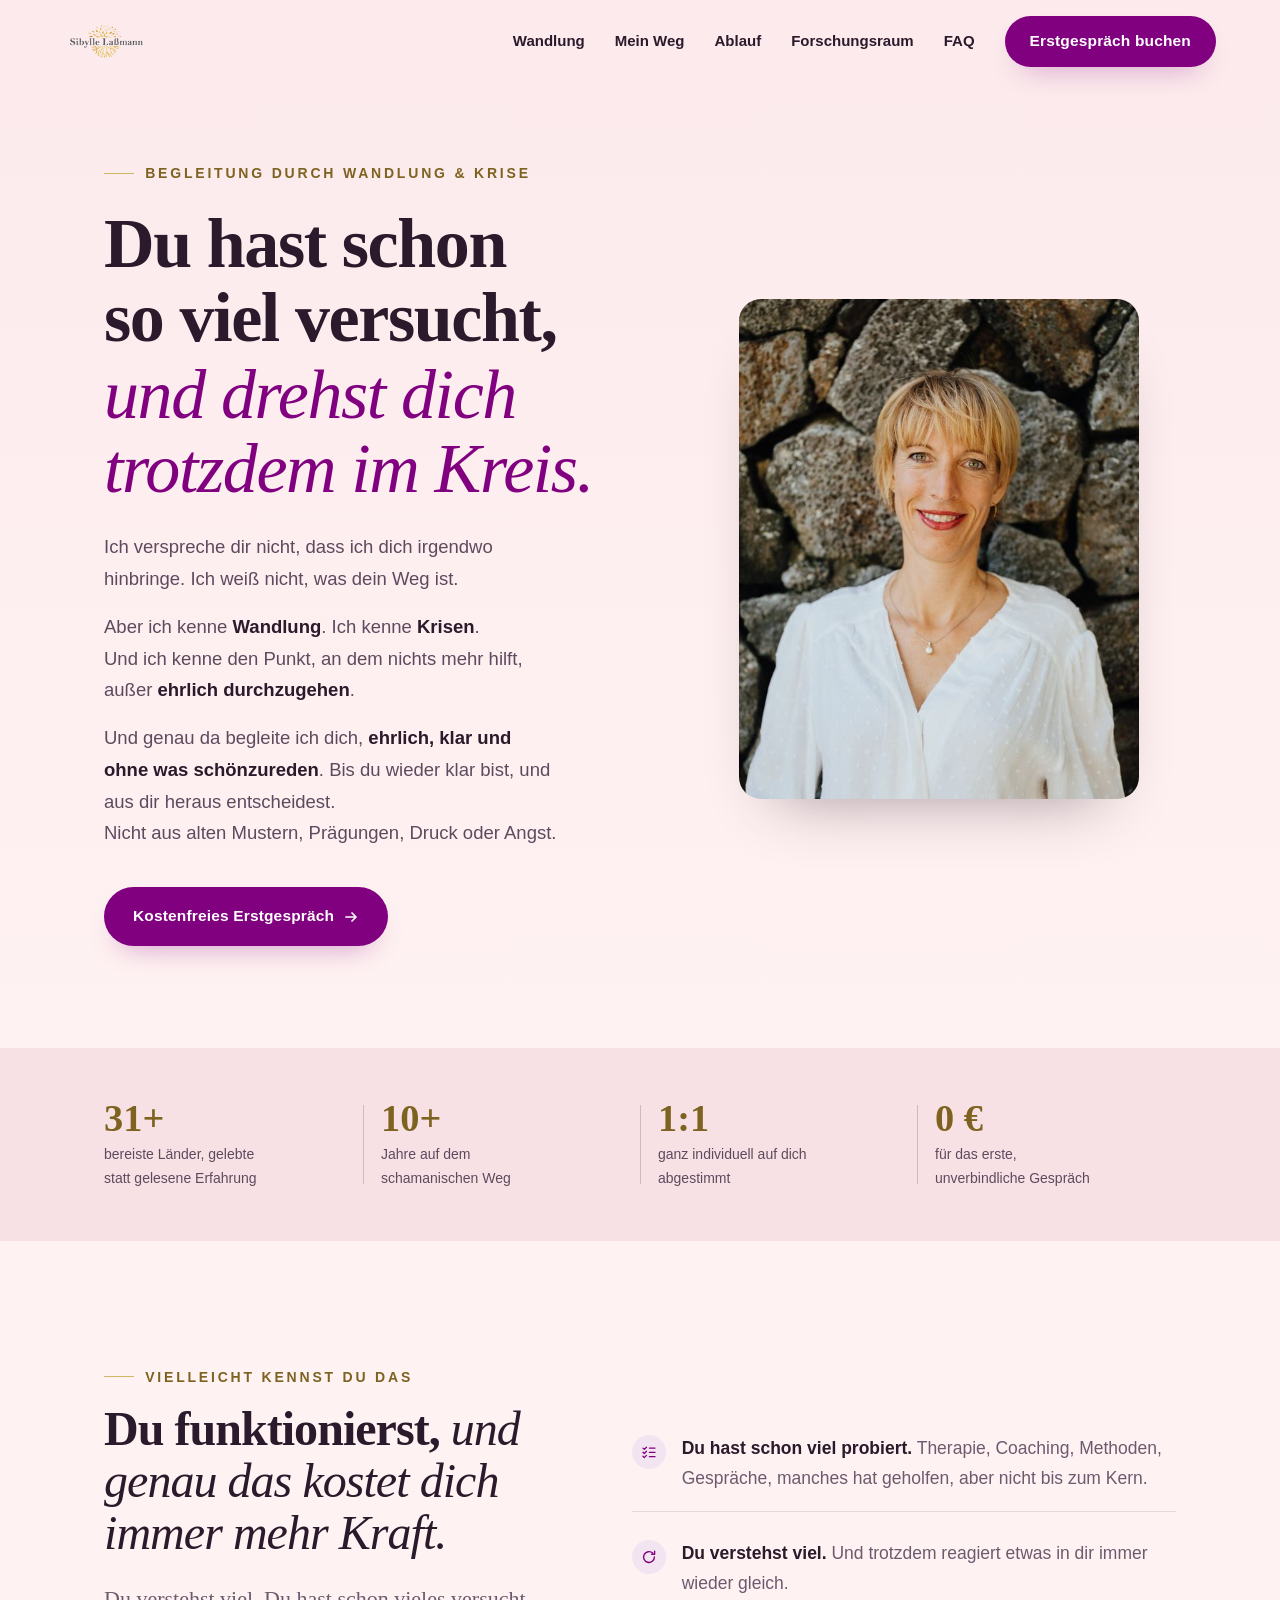
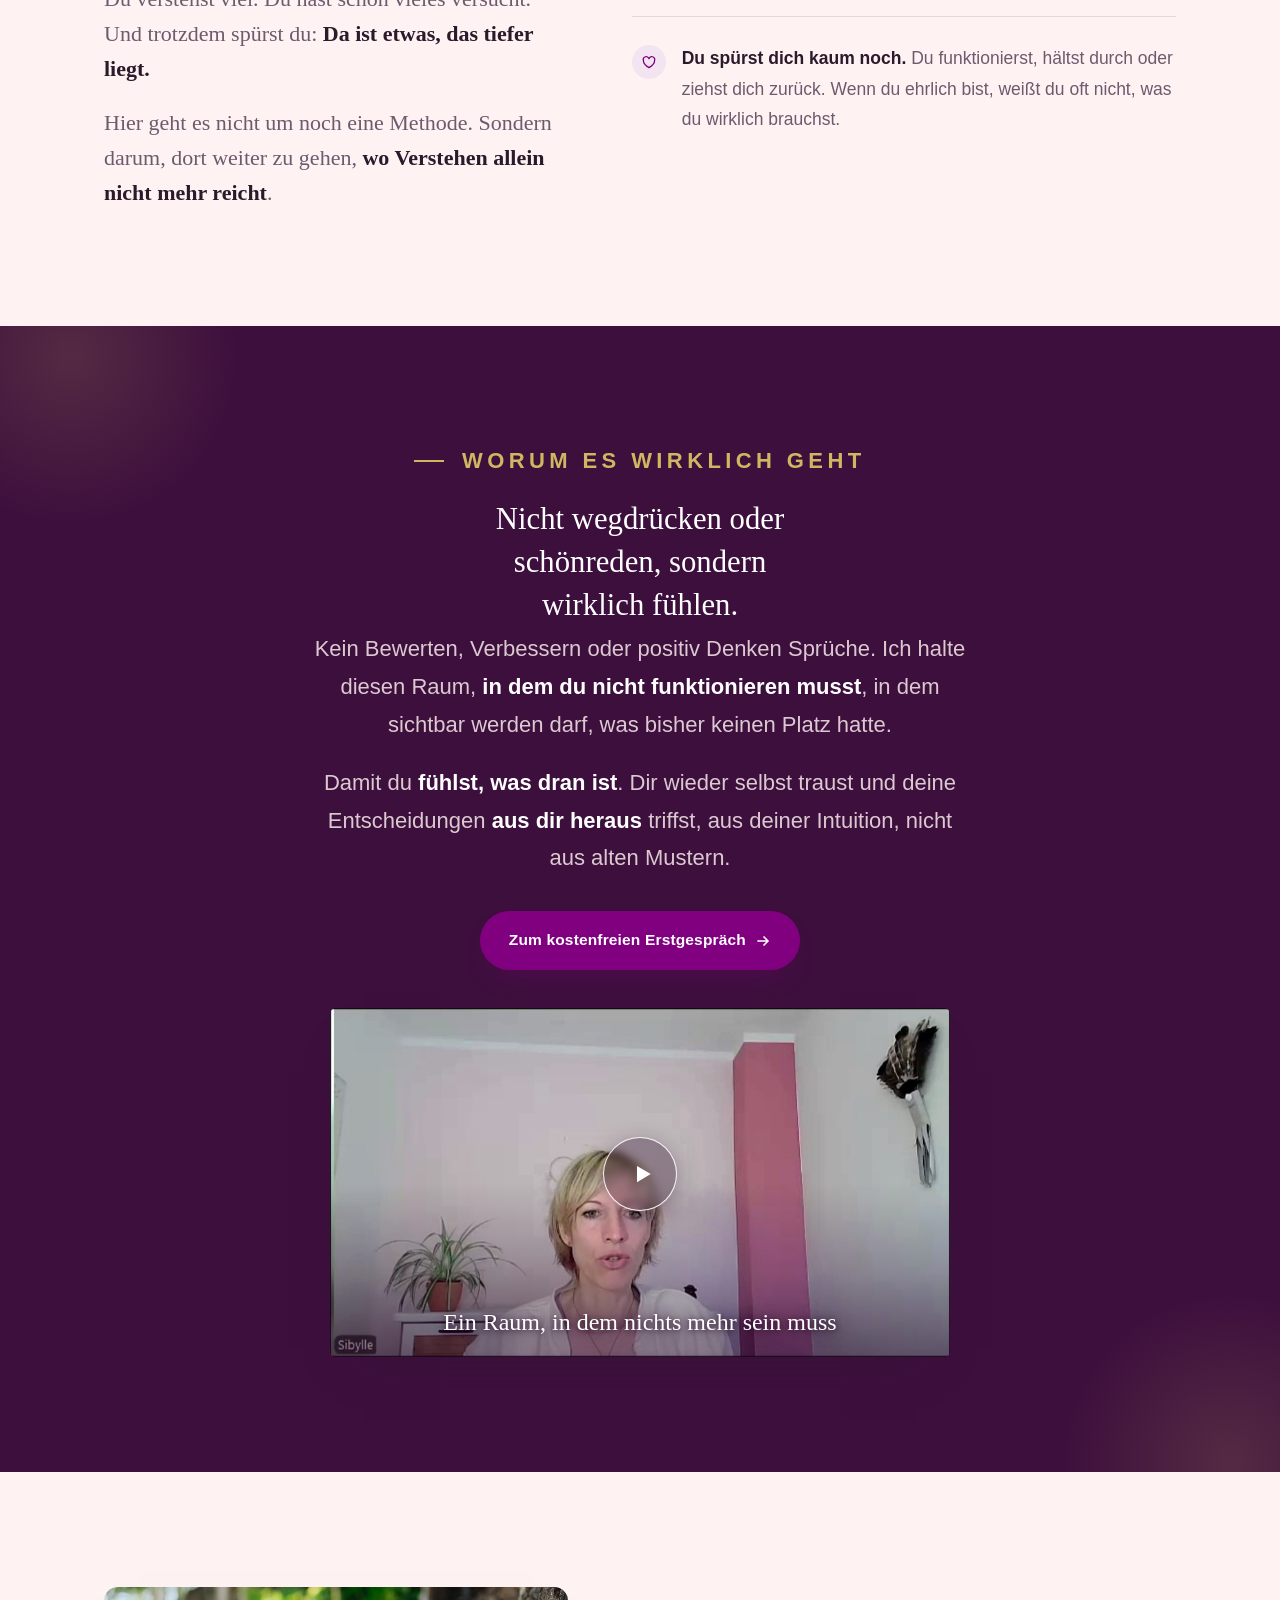
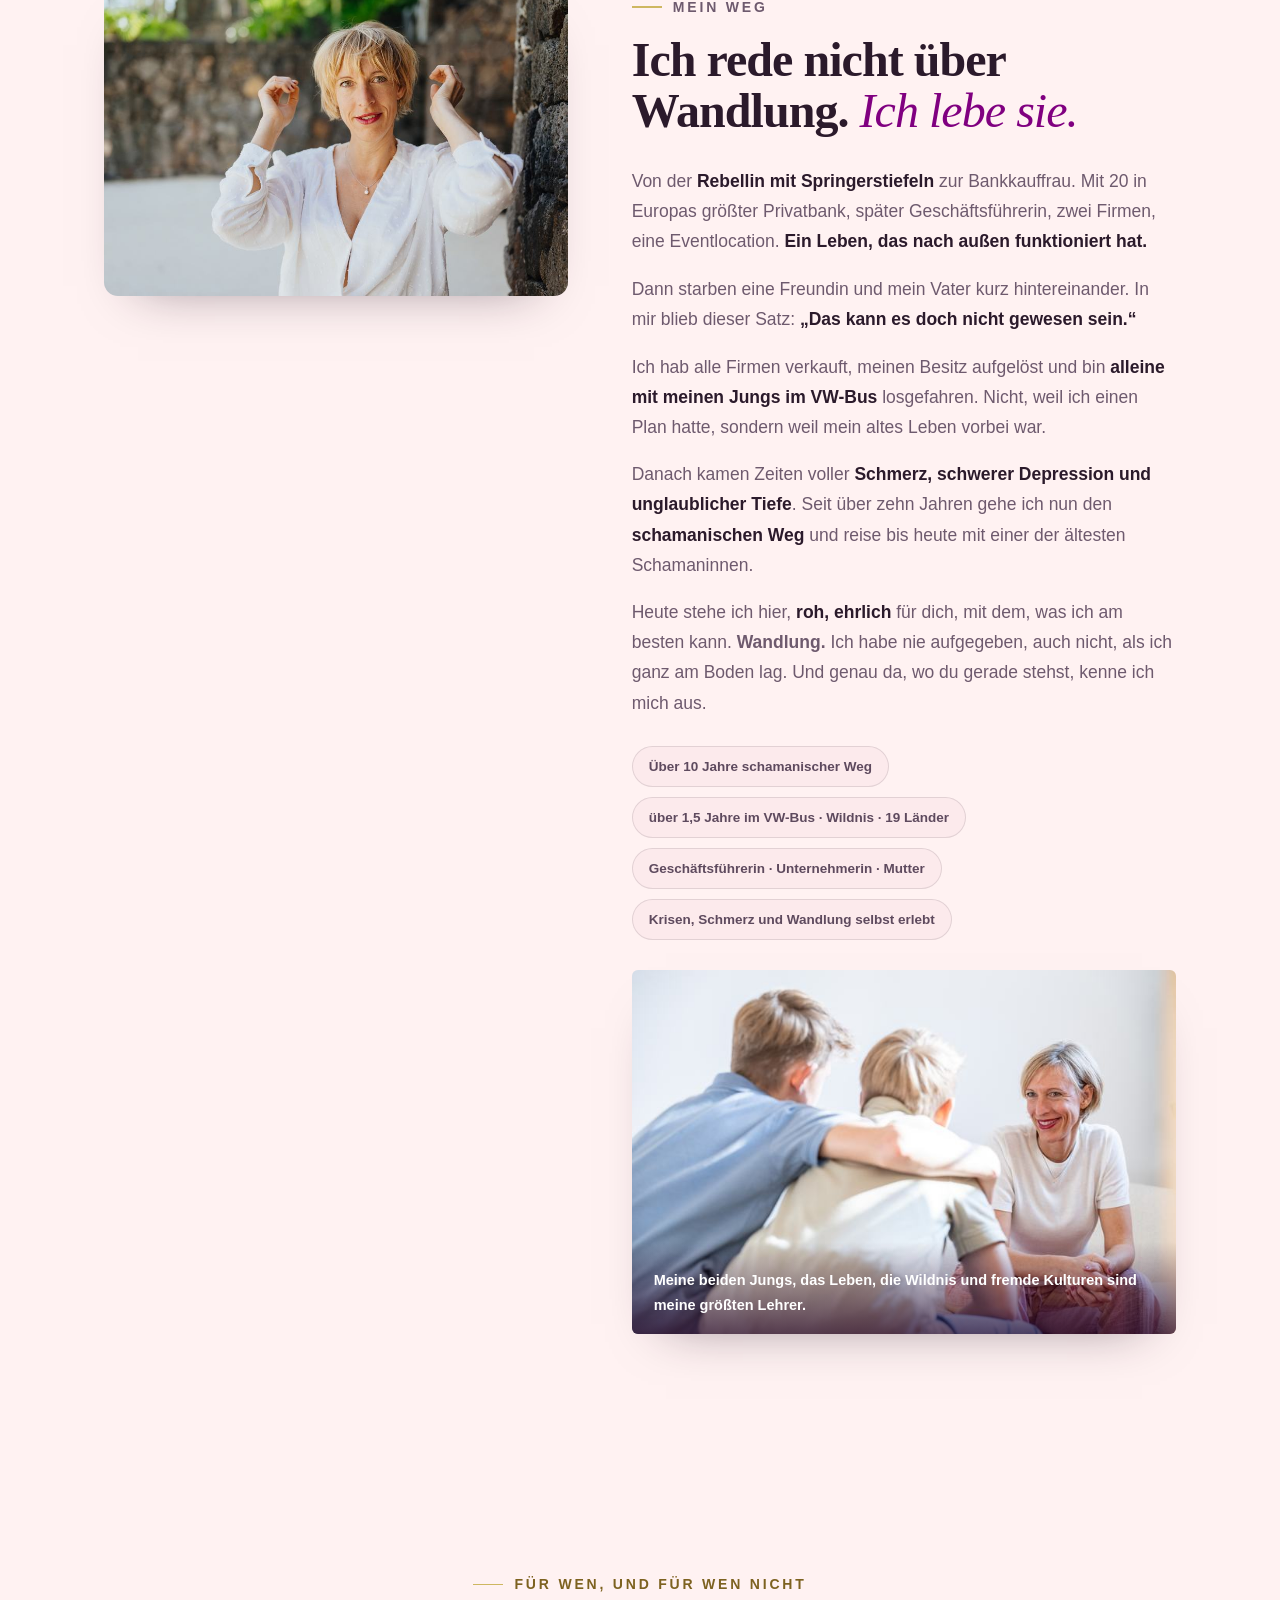
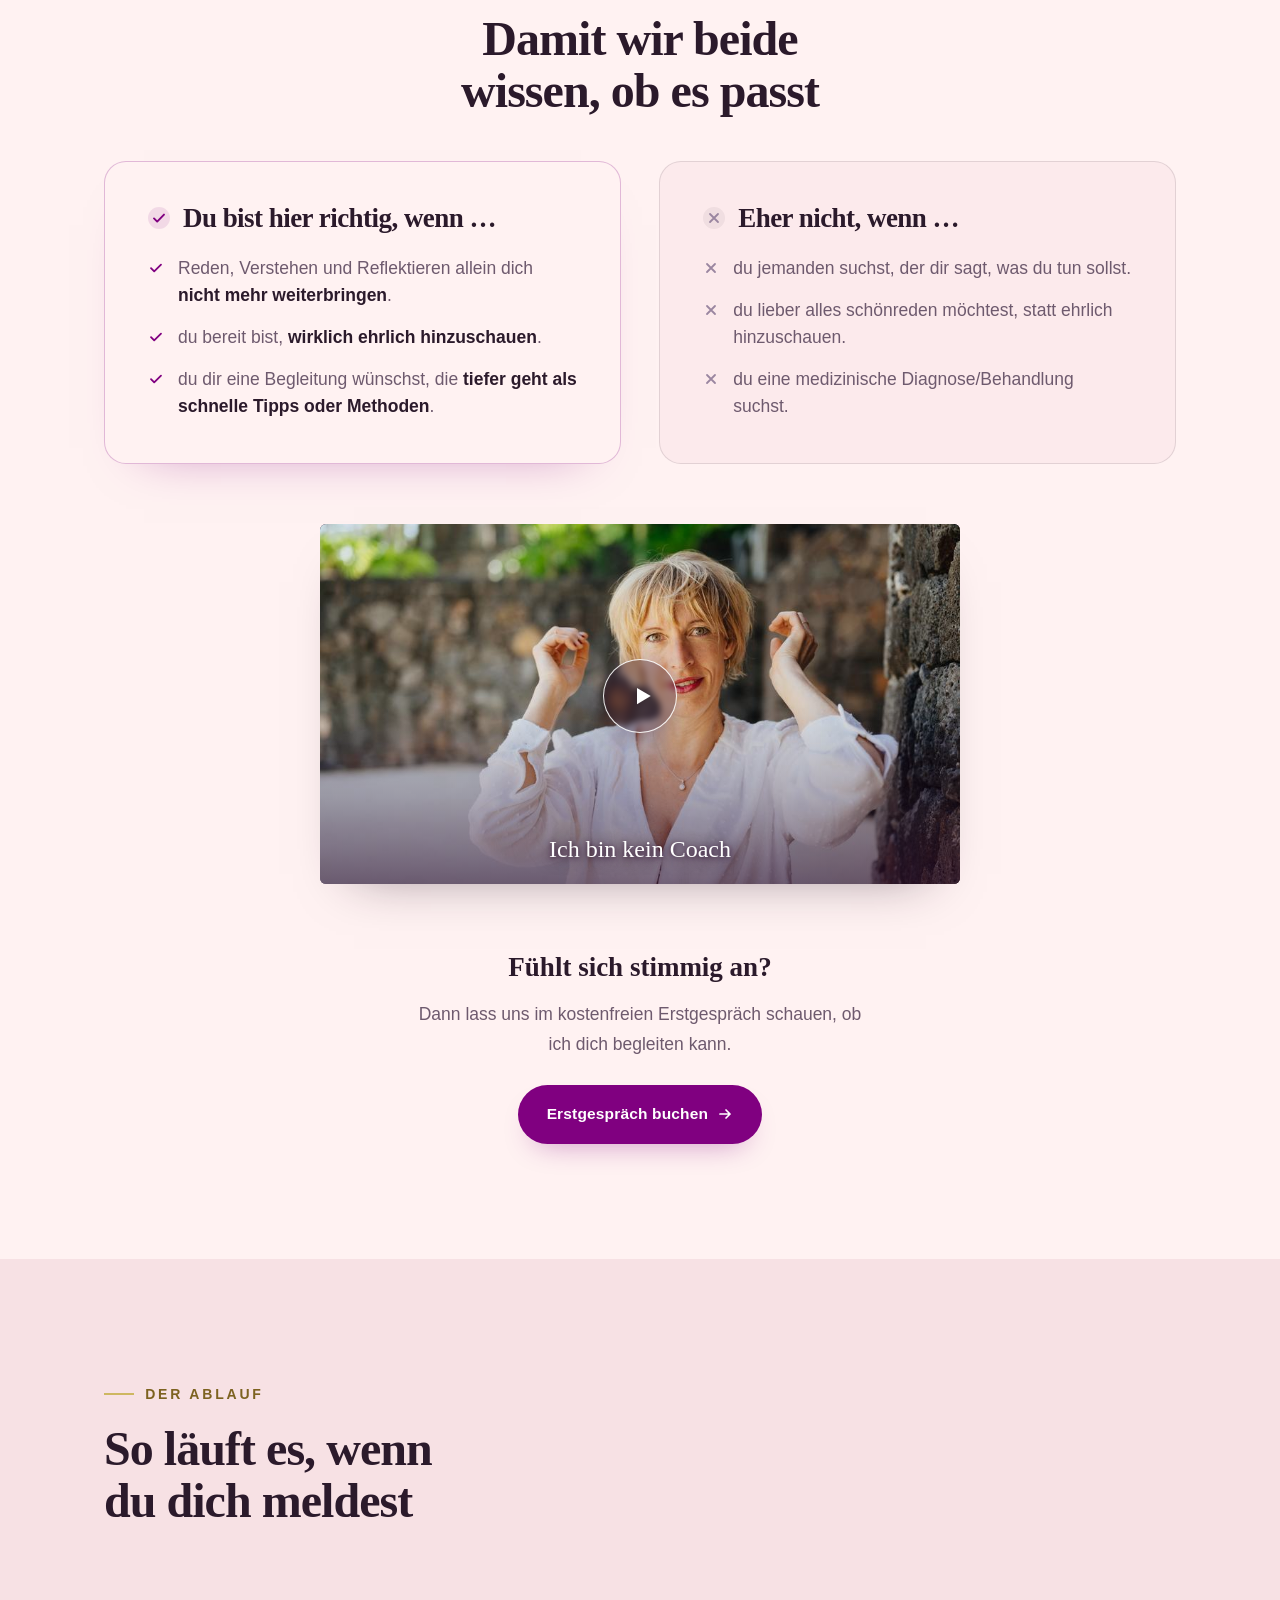
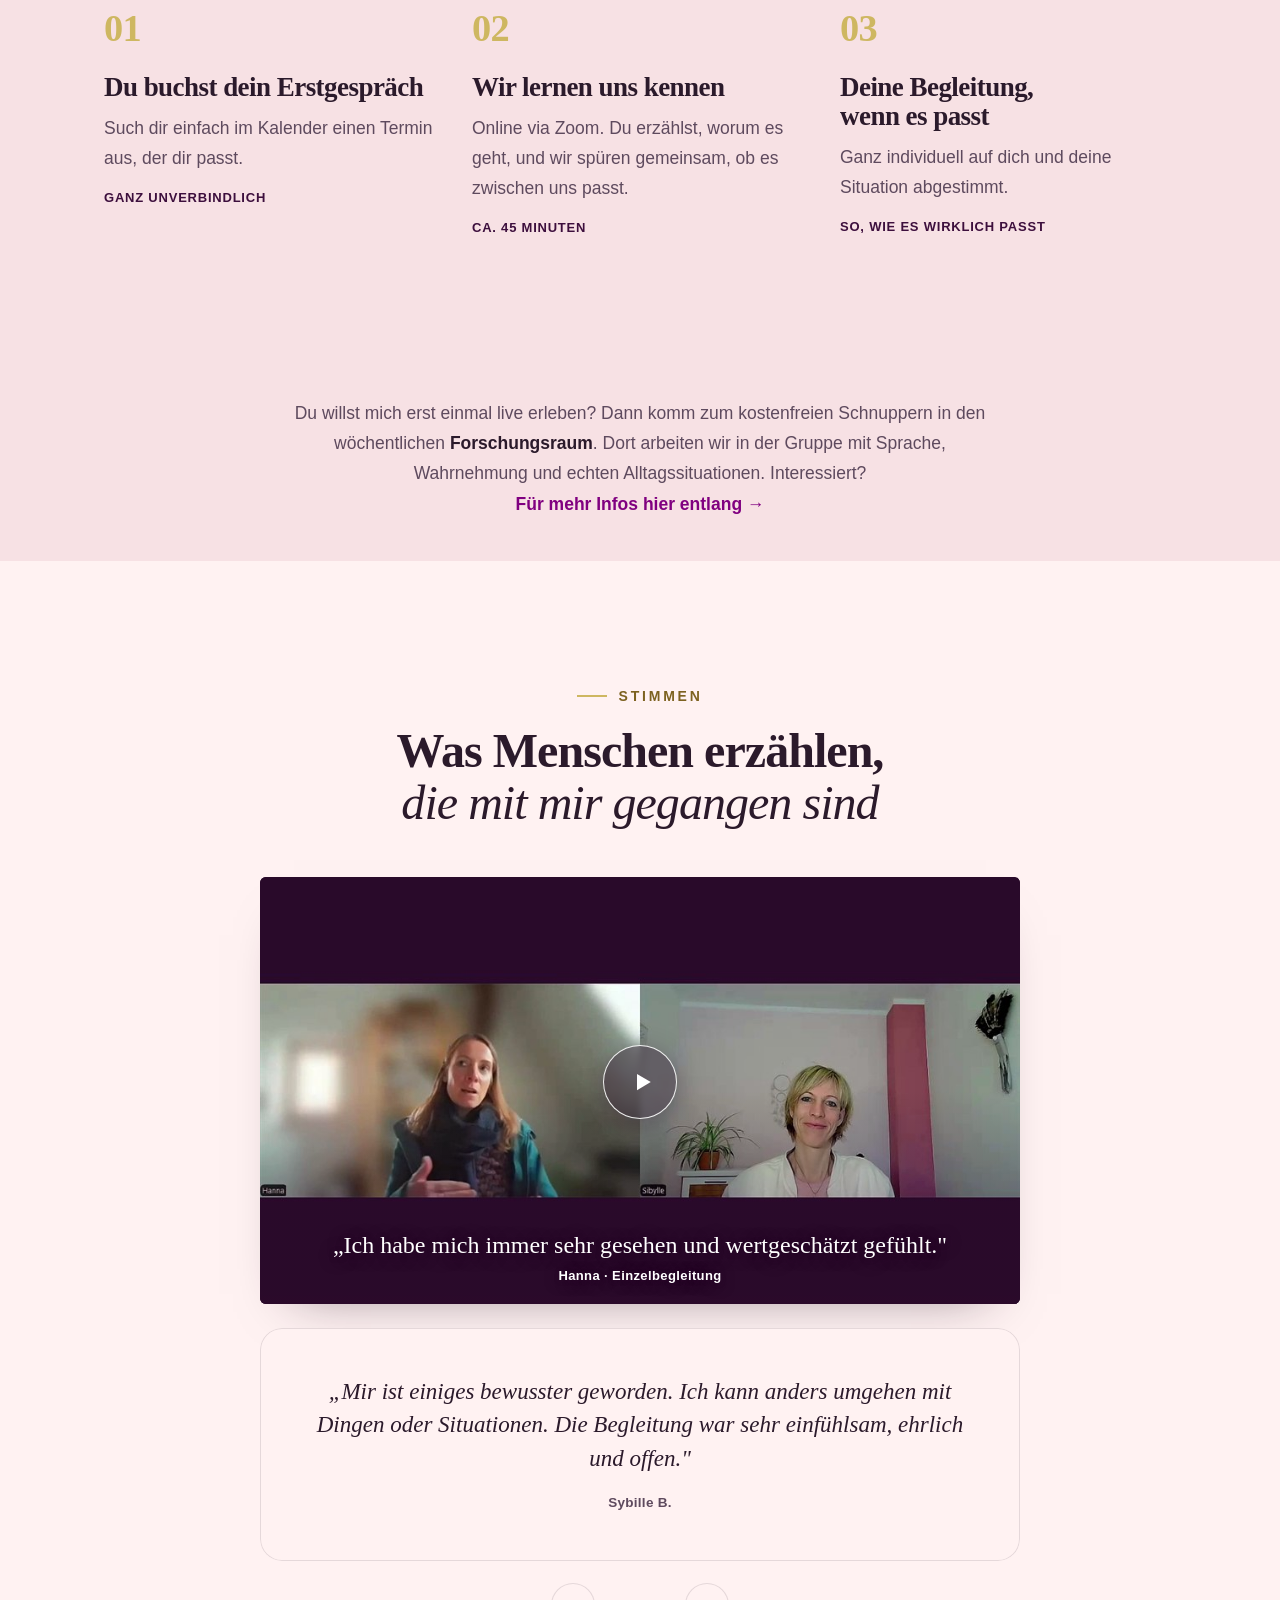
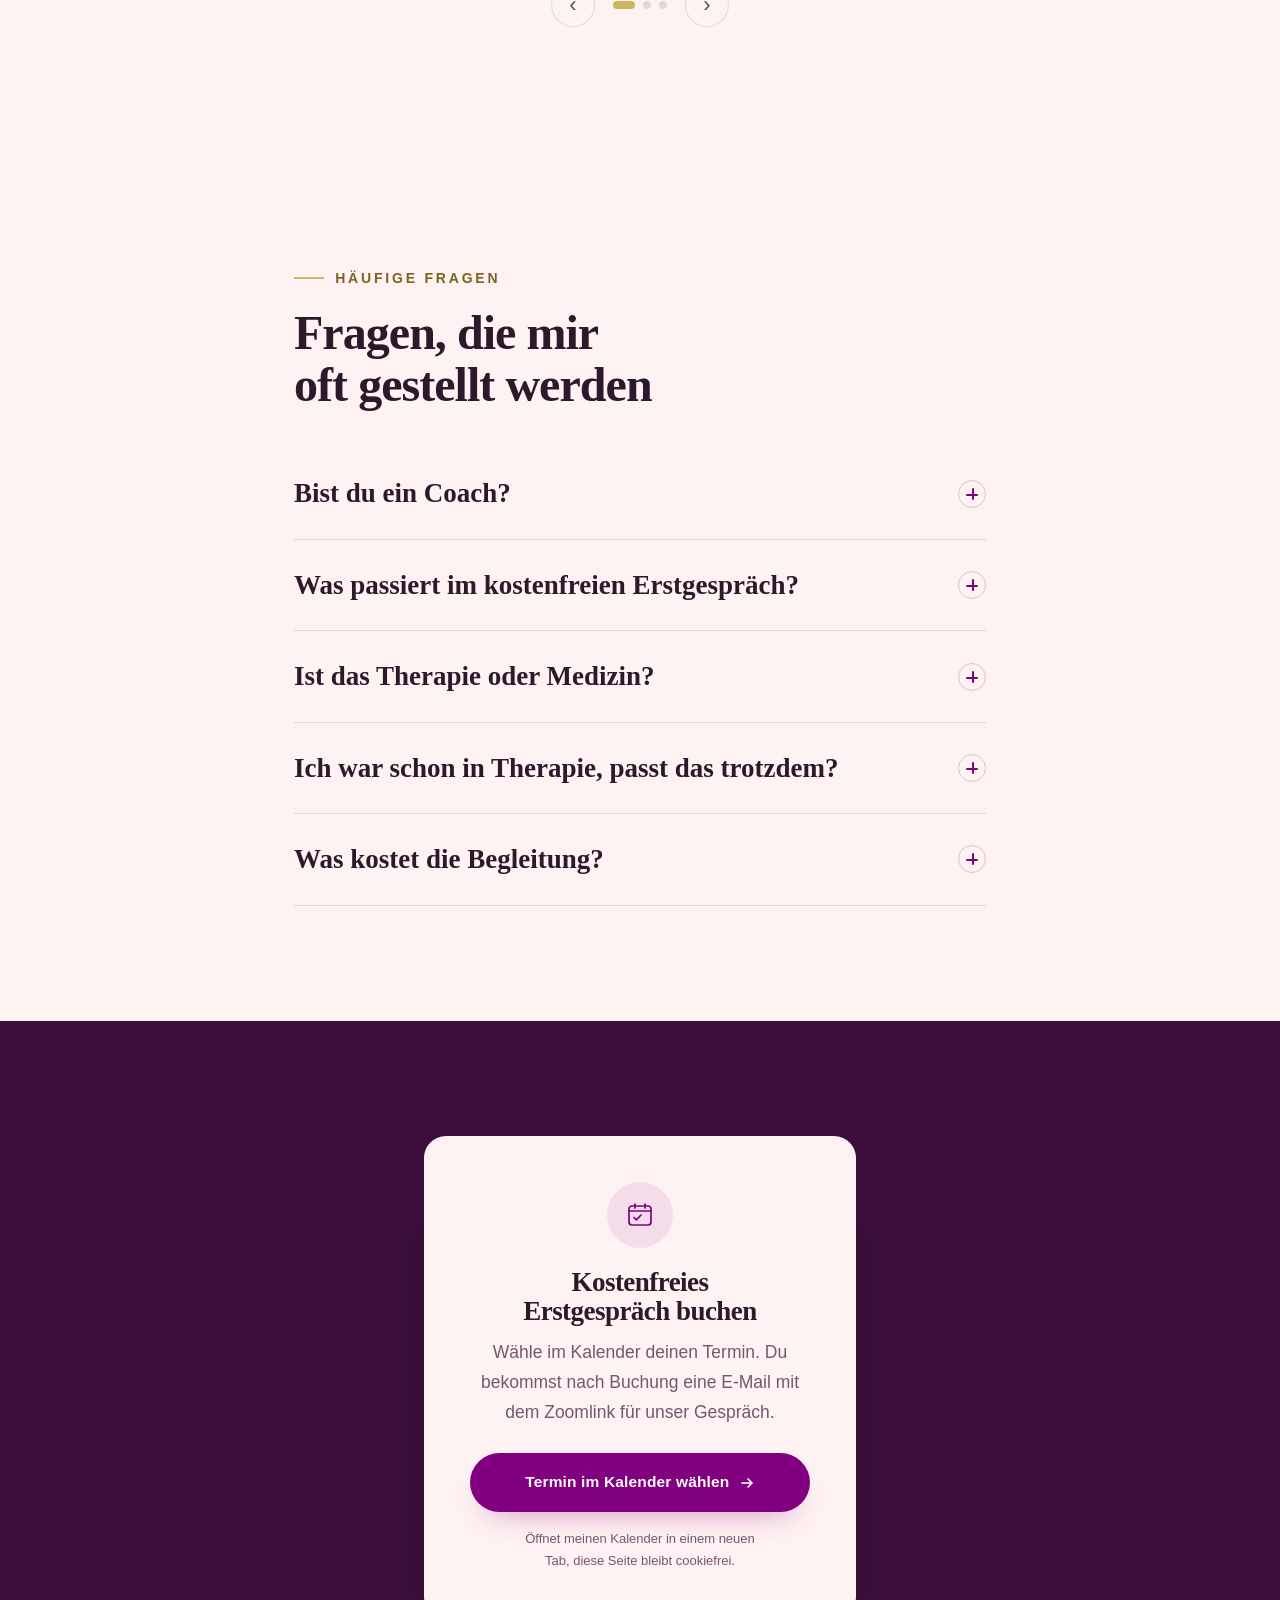
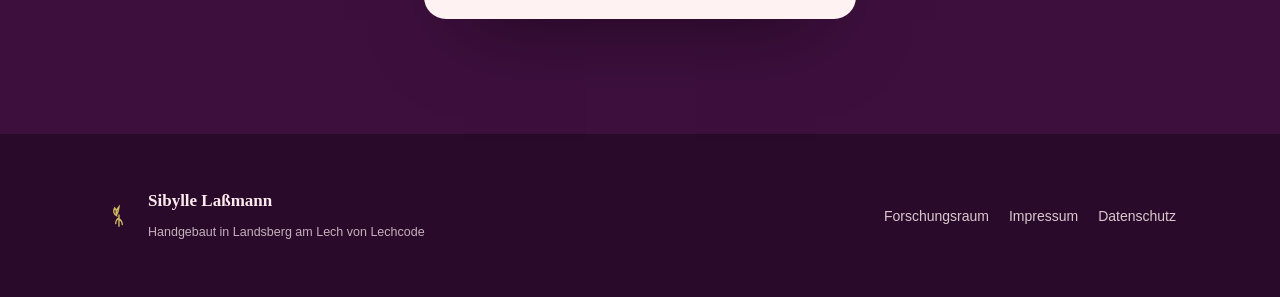
==== seo-vorschau/index.html @ ac8e47dc "SEO-Vorschau unter /seo-vorschau/ (Live-Seiten unberuehrt) Copy-Vorschlaege von Mona, gebaut als abn" ====
<!doctype html>
<!--
  Sibylle Laßmann · Begleitung durch Wandlung & Krisen
  AUFTRAG-Regeln (Inhalte-Freigabe = ja) · Single-File, kein Build · von Lechcode
  Überarbeitung 09.07.2026 (Website-Loop): Copy in Sibylles echte, rohe/ehrliche Stimme;
  Bogenrahmen ersetzt; Kontakt nur Calendly; echte Profifotos. Markenfarben Rosé/Gold/Purpur.
  noindex bis Impressum+Datenschutz live & freigegeben. Pflege-Stellen: Suche nach "HIER:"
-->
<html lang="de">
<head>
<meta charset="utf-8">
<meta name="robots" content="noindex, nofollow"><!-- SEO-VORSCHAU: nicht indexieren -->
<meta name="viewport" content="width=device-width, initial-scale=1">
<script>document.documentElement.classList.add('js');if(location.search.indexOf('foto')>-1)document.documentElement.classList.add('foto')</script>
<title>Begleitung durch Krisen & Wandlung · Sibylle Laßmann</title>
<link rel="canonical" href="https://sibylle-lassmann.de/">
<meta name="description" content="Du hast Therapie, Coaching und Methoden probiert und drehst dich trotzdem im Kreis? Ich begleite dich online durch Krisen und Wandlung. Erstgespräch kostenfrei.">
<meta name="theme-color" content="#FFF2F2">
<meta property="og:type" content="website">
<meta property="og:locale" content="de_DE">
<meta property="og:title" content="Sibylle Laßmann, Wandlung. Ehrlich. An deiner Seite.">
<meta property="og:description" content="Begleitung durch Wandlung und Krisen, roh, ehrlich, ohne Schönreden. Das Erstgespräch ist kostenfrei.">
<meta property="og:url" content="https://sibylle-lassmann.de/">
<meta property="og:image" content="https://sibylle-lassmann.de/assets/og.jpg">
<meta property="og:image:width" content="1200">
<meta property="og:image:height" content="630">
<link rel="icon" href="data:image/svg+xml,%3Csvg xmlns='http://www.w3.org/2000/svg' viewBox='0 0 32 32'%3E%3Crect width='32' height='32' rx='9' fill='%233D0F3D'/%3E%3Cpath d='M16 7c-2.6 2.6-3.4 5.6-2.4 9C11 14.6 10 11.6 12 8.4c1.6 1.6 2.4 4 2 6.6 1.6-2.6 1.8-5.4 2-8Zm0 8v11M16 18c-2 1.2-3 3-3.2 5.4M16 19c2 1.2 3 3 3.2 5.4' stroke='%23CEB761' stroke-width='1.4' fill='none' stroke-linecap='round'/%3E%3C/svg%3E">
<link rel="preload" as="font" type="font/woff2" href="../assets/fonts/fraunces-600.woff2" crossorigin>
<link rel="preload" as="font" type="font/woff2" href="../assets/fonts/hanken-regular.woff2" crossorigin>
<link rel="preload" as="image" href="../assets/hero-portrait-560.jpg?v=2" fetchpriority="high">
<link rel="stylesheet" href="../assets/fonts.css">
<!-- Strukturierte Daten (GEO/LLM). Nur was sichtbar auf der Seite steht. Kontakt läuft bewusst nur über Calendly →
     kein telephone/email/address ausgezeichnet. HIER bei Go-Live: url/image auf echte Domain. -->
<script type="application/ld+json">
{
  "@context":"https://schema.org",
  "@type":"ProfessionalService",
  "name":"Sibylle Laßmann, Begleitung durch Wandlung & Krisen",
  "description":"Begleitung durch Wandlung und Krisen, ehrlich, tief, ohne Schönreden. Das Erstgespräch ist kostenfrei.",
  "url":"https://sibylle-lassmann.de/",
  "image":"https://sibylle-lassmann.de/assets/og.jpg",
  "areaServed":"DE",
  "availableChannel":{"@type":"ServiceChannel","serviceUrl":"https://calendly.com/socialmedia-sibyllelassmann/60","name":"Kostenfreies Erstgespräch"},
  "founder":{"@type":"Person","name":"Sibylle Laßmann"},
  "knowsAbout":["Wandlung","Begleitung durch Krisen","schamanische Begleitung","somatische Arbeit","Selbstführung aus der Intuition","Orientierung nach Burnout"]
}
</script>
<!-- FAQ als strukturierte Daten (GEO/LLM). Antworten wortgleich zur sichtbaren FAQ-Sektion —
     bei Textänderungen dort BEIDE Stellen anpassen, sonst weicht das Schema vom Sichtbaren ab. -->
<script type="application/ld+json">
{
  "@context":"https://schema.org",
  "@type":"FAQPage",
  "mainEntity":[
    {"@type":"Question","name":"Bist du ein Coach?","acceptedAnswer":{"@type":"Answer","text":"Nein. Ich bin kein Coach, und ich nenne mich auch nicht so. Ich arbeite seit über zehn Jahren auf dem schamanischen Weg, nicht mit Programmen und nicht mit Lösungen von der Stange. Ich verspreche dir nicht, dass ich dich irgendwo hinbringe. Ich weiß nicht, was dein Weg ist."}},
    {"@type":"Question","name":"Was passiert im kostenfreien Erstgespräch?","acceptedAnswer":{"@type":"Answer","text":"Wir lernen uns in rund 45 Minuten online kennen. Du erzählst und kannst Fragen stellen. Ich sage dir ehrlich, ob und wie ich dich begleiten kann, und wir spüren, ob es passt. Kein Verkaufsgespräch."}},
    {"@type":"Question","name":"Ist das Therapie oder Medizin?","acceptedAnswer":{"@type":"Answer","text":"Nein. Meine Begleitung ist keine Therapie und keine medizinische Behandlung. Und das ist oft genau der Punkt: Zu mir kommen viele Menschen, die mit Therapie oder Medizin nicht weitergekommen sind. Ich arbeite auf anderen Ebenen, als Ergänzung, nicht als Ersatz: Meine Begleitung ersetzt keine ärztliche oder psychotherapeutische Behandlung. Wenn du akut Hilfe brauchst, wende dich bitte zusätzlich an eine Ärztin oder eine Psychotherapeutin."}},
    {"@type":"Question","name":"Ich war schon in Therapie, passt das trotzdem?","acceptedAnswer":{"@type":"Answer","text":"Sehr oft sogar. „Trotz guter Therapie komme ich an das Thema nicht ran“, das höre ich häufig. Ich arbeite anders und auf mehreren Ebenen. Das kann eine Therapie ergänzen."}},
    {"@type":"Question","name":"Was kostet die Begleitung?","acceptedAnswer":{"@type":"Answer","text":"Das ist individuell, je nach Art und Umfang der Begleitung. Wir besprechen es persönlich im Erstgespräch, dieses ist für dich kostenfrei."}}
  ]
}
</script>
<style>
*{margin:0;padding:0;box-sizing:border-box}
:root{
  /* Offizielle Markenfarben: Rosé-Weiß #FFF2F2 · Gold #CEB761 · Purpur #800080.
     --clay = Purpur (Primär/CTA/Links) · --pine = tiefes Aubergine (dunkle Sektionen) ·
     --brown/--taupe = gedämpftes Mauve (Text) · --blush = weiches Lila. Alle Paare AA-geprüft. */
  --paper:#FFF2F2; --cream:#FCEAEC; --sand:#F7E1E4;
  --blush:#F3E4F1; --blush-mid:#E4C6E1;
  --ink:#2B1A2B; --brown:#5E4A5E;
  --pine:#3D0F3D; --pine-deep:#2A0A2A;
  --gold:#CEB761; --gold-ink:#7D6220;
  --clay:#800080; --clay-deep:#5C1A5C;
  --taupe:#6E5A6E; --taupe-soft:#9A86A0;
  --line:rgba(43,26,43,.12); --line-strong:rgba(43,26,43,.2);
  --line-light:rgba(255,242,242,.22);
  --serif:'Fraunces','Fraunces Fallback',Georgia,serif;
  --sans:'Hanken Grotesk','Hanken Grotesk Fallback',Arial,sans-serif;
  --s-1:clamp(13px,.15vw + 12.5px,14px);
  --s0:clamp(16px,.35vw + 15px,17.5px);
  --s1:clamp(18.5px,.7vw + 16px,22px);
  --h3:clamp(21px,1.1vw + 17px,27px);
  --h2:clamp(30px,3vw + 18px,48px);
  --h1:clamp(38px,4.6vw + 21px,70px);
  --display:clamp(58px,12vw,140px);
  --maxw:1200px; --gut:clamp(22px,5vw,80px);
  --ease:cubic-bezier(.22,.61,.36,1);
  --r:14px; --r-lg:22px; --r-pill:999px;
}
html{scroll-behavior:smooth;scroll-padding-top:88px}
@media (prefers-reduced-motion:reduce){html{scroll-behavior:auto}}
body{background:var(--paper);color:var(--ink);font-family:var(--sans);font-size:var(--s0);line-height:1.72;-webkit-font-smoothing:antialiased;text-rendering:optimizeLegibility;overflow-x:clip}
h1,h2,h3{font-family:var(--serif);font-weight:600;line-height:1.08;letter-spacing:-.02em;color:var(--ink);text-wrap:balance}
h1 em,h2 em,h3 em{font-style:italic;font-weight:400}
p{max-width:62ch}
a{color:var(--brown);text-decoration:none}
a:hover{color:var(--clay)}
img,svg{display:block;max-width:100%}
::selection{background:var(--gold);color:var(--pine-deep)}
:focus-visible{outline:none;box-shadow:0 0 0 3px rgba(128,0,128,.5);border-radius:6px}
.wrap{max-width:var(--maxw);margin-inline:auto;padding-inline:var(--gut)}
.sec{padding-block:clamp(64px,9vw,132px)}
.skip{position:absolute;left:-999px;top:auto;background:var(--pine);color:#fff;padding:12px 20px;border-radius:0 0 10px 0;z-index:200}
.skip:focus{left:0;top:0}

/* eyebrow */
.eyebrow{font-family:var(--sans);font-weight:700;font-size:var(--s-1);letter-spacing:.2em;text-transform:uppercase;color:var(--gold-ink);display:inline-flex;align-items:center;gap:.8em}
.eyebrow::before{content:"";width:30px;height:1.5px;background:var(--gold);flex:none}
.eyebrow.center{justify-content:center}
.lede{font-size:var(--s1);color:var(--taupe);line-height:1.6;font-family:var(--serif);font-weight:400}
/* Schlagworte hervorheben (Querleser) + Absatzrhythmus */
p strong,li strong{color:var(--ink);font-weight:700}
.sein strong,.kontakt strong{color:#fff}
.lede+.lede{margin-top:.85em}
.sein p+p{margin-top:.9em}
.sec-head{max-width:60ch}
.sec-head.center{margin-inline:auto;text-align:center}
.sec-head h2{font-size:var(--h2);margin:.35em 0 0}
.dark .sec-head h2{color:#fff}

/* buttons */
.btn{display:inline-flex;align-items:center;gap:.6em;font-family:var(--sans);font-weight:700;font-size:15.5px;letter-spacing:.01em;padding:15px 28px;border-radius:var(--r-pill);min-height:52px;border:1.6px solid transparent;cursor:pointer;transition:transform .28s var(--ease),background .28s,color .28s,border-color .28s,box-shadow .28s}
.btn .ar{transition:transform .28s var(--ease)}.btn:hover .ar{transform:translateX(4px)}
.btn-primary{background:var(--clay);color:#fff;box-shadow:0 14px 30px -16px rgba(128,0,128,.45)}
.btn-primary:hover{background:var(--clay-deep);transform:translateY(-2px);color:#fff}
.btn-ghost{border-color:var(--line-strong);color:var(--ink)}
.btn-ghost:hover{border-color:var(--brown);color:var(--brown);transform:translateY(-2px)}
.dark .btn-ghost{border-color:var(--line-light);color:var(--cream)}
.dark .btn-ghost:hover{border-color:var(--gold);color:var(--gold)}

/* NAV */
.nav{position:fixed;inset:0 0 auto;z-index:50;display:flex;align-items:center;justify-content:space-between;gap:20px;padding:16px var(--gut);transition:background .35s,box-shadow .35s,padding .35s}
.nav.scrolled{background:rgba(255,242,242,.9);-webkit-backdrop-filter:blur(14px) saturate(1.1);backdrop-filter:blur(14px) saturate(1.1);box-shadow:0 1px 0 var(--line),0 12px 30px -24px rgba(43,26,43,.4);padding-block:11px}
/* iOS-Fix: backdrop-filter der Navi macht das fixed-Vollbildmenü auf echten Geräten durchscheinend →
   solange das Menü offen ist, Filter/Scroll-Bg neutralisieren, damit das Overlay sauber deckt. */
html.menu-open .nav{background:transparent!important;box-shadow:none!important;-webkit-backdrop-filter:none!important;backdrop-filter:none!important}
.brand{display:flex;align-items:center}
.brand img{height:40px;width:auto}
.navlinks{display:flex;align-items:center;gap:30px}
.navlinks a:not(.btn){font-size:15px;font-weight:600;color:var(--ink);position:relative}
.navlinks a:not(.btn)::after{content:"";position:absolute;left:0;bottom:-6px;width:0;height:1.5px;background:var(--gold);transition:width .3s var(--ease)}
.navlinks a:not(.btn):hover{color:var(--brown)}
.navlinks a:not(.btn):hover::after{width:100%}
.navlinks .btn{min-height:46px;padding:11px 24px}
.burger{display:none;width:48px;height:48px;border:1px solid var(--line-strong);border-radius:12px;background:rgba(255,242,242,.7);cursor:pointer;flex-direction:column;justify-content:center;gap:5px}
.burger span{height:2px;width:20px;background:var(--ink);margin-inline:auto;transition:.3s}
.menu-open .burger span:nth-child(1){transform:translateY(7px) rotate(45deg)}
.menu-open .burger span:nth-child(2){opacity:0}
.menu-open .burger span:nth-child(3){transform:translateY(-7px) rotate(-45deg)}

/* Bild-Rahmen, schlicht (Kundenwunsch 13.07.: kein Goldrand, weniger rund): klares Rechteck
   mit nur leicht gebrochenen Ecken, ruhiger Schatten. Gilt für alle Porträts. */
.frame{position:relative;justify-self:center;width:min(100%,440px);aspect-ratio:4/5}
.frame img{width:100%;height:100%;object-fit:cover;border-radius:6px;box-shadow:0 34px 60px -38px rgba(43,26,43,.45)}

/* HERO */
.hero{background:linear-gradient(180deg,var(--cream),var(--paper));padding-top:clamp(120px,17vh,168px);padding-bottom:clamp(56px,8vw,104px);position:relative;overflow:clip}
.hero .wrap{display:grid;grid-template-columns:1.06fr .94fr;gap:clamp(36px,5vw,80px);align-items:center}
.hero-copy{max-width:600px}
.hero .eyebrow{margin-bottom:22px}
.hero h1{font-size:var(--h1);margin:0 0 26px;line-height:1.05}
.hero h1 em{color:var(--clay);display:block;margin-top:.06em}
.hero .lede{font-family:var(--sans);font-weight:400;font-size:clamp(16.5px,.35vw + 15px,18.5px);line-height:1.72;color:var(--brown);max-width:44ch}
.hero-cta{display:flex;flex-wrap:wrap;gap:14px;margin-top:38px}
/* Hero-Porträt: Rechteck-Hochformat mit deutlich abgerundeten Ecken (Kundenwunsch 15.07.). */
.hero-figure{width:min(100%,400px);aspect-ratio:4/5}
.hero-figure img{object-position:50% 22%;border-radius:22px}

/* TRUST */
.trust{background:var(--sand)}
.trust .wrap{display:grid;grid-template-columns:repeat(4,1fr);gap:clamp(18px,3vw,36px);padding-block:clamp(34px,4vw,52px)}
.trust .cell{display:flex;flex-direction:column;gap:4px;position:relative}
.trust .cell+.cell::before{content:"";position:absolute;left:calc(-1*clamp(9px,1.5vw,18px));top:6px;bottom:6px;width:1px;background:var(--line-strong)}
.trust dt{font-family:var(--serif);font-weight:600;font-size:clamp(30px,3vw,44px);color:var(--gold-ink);line-height:1}
.trust dd{font-size:14px;color:var(--brown);max-width:22ch}

/* MIRROR */
.mirror .wrap{display:grid;grid-template-columns:.92fr 1.08fr;gap:clamp(32px,5vw,72px);align-items:center}
.mirror-list{display:grid;gap:8px}
.mirror-item{display:flex;gap:16px;align-items:flex-start;padding:18px 0;border-bottom:1px solid var(--line)}
.mirror-item:last-child{border-bottom:0}
.mirror-item .dot{flex:none;margin-top:2px;width:34px;height:34px;border-radius:50%;background:var(--blush);display:grid;place-items:center}
.mirror-item p{color:var(--taupe);max-width:none;margin:0}
.mirror-item b{color:var(--ink);font-weight:700}

/* WANDLUNG, dunkel, dramatisch */
.sein{background:var(--pine);color:var(--cream);text-align:center;position:relative;overflow:clip}
.sein .eyebrow{color:var(--gold)}.sein .eyebrow::before{background:var(--gold)}
h2.sein-lead{letter-spacing:normal;text-wrap:wrap}
.sein .sein-lead{font-family:var(--serif);font-size:clamp(22px,2.4vw,34px);line-height:1.4;max-width:22ch;margin:.6em auto .1em;color:#fff;font-weight:500}
.sein p.sein-word{font-family:var(--serif);font-style:italic;font-weight:400;font-size:var(--display);color:var(--gold);line-height:.9;letter-spacing:-.02em;margin:.1em 0 .2em;text-shadow:0 2px 40px rgba(0,0,0,.25);max-width:none}
.sein p{color:rgba(255,242,242,.82);max-width:54ch;margin-inline:auto;font-size:var(--s1)}
.sein .btn{margin-top:34px}
.sein::before,.sein::after{content:"";position:absolute;width:340px;height:340px;border-radius:50%;background:radial-gradient(circle,rgba(206,183,97,.16),transparent 70%);pointer-events:none}
.sein::before{top:-140px;left:-100px}.sein::after{bottom:-160px;right:-120px}

/* UEBER */
.ueber .wrap{display:grid;grid-template-columns:.92fr 1.08fr;gap:clamp(38px,5vw,72px);align-items:start}
.ueber-topimg{align-self:start}
.ueber-topimg img{width:100%;height:auto;display:block;border-radius:14px;box-shadow:0 24px 50px -34px rgba(43,26,43,.5)}
.ueber h2{font-size:var(--h2);margin:.3em 0 .6em}
.ueber h2 em{color:var(--clay)}
.ueber p{color:var(--taupe)}
.ueber p+p{margin-top:1em}
.chips{display:flex;flex-wrap:wrap;gap:10px;margin-top:28px}
.chip{font-size:13.5px;font-weight:600;color:var(--brown);background:var(--cream);border:1px solid var(--line);border-radius:var(--r-pill);padding:8px 16px}
.ueber-inset{margin-top:30px;border-radius:6px;overflow:hidden;position:relative;box-shadow:0 24px 50px -34px rgba(43,26,43,.5)}
.ueber-inset img{width:100%;height:auto;display:block}
.ueber-inset figcaption{position:absolute;left:0;right:0;bottom:0;padding:26px 22px 16px;color:#fff;font-size:14.5px;font-weight:600;background:linear-gradient(180deg,transparent,rgba(42,10,42,.72))}

/* VIDEO-EMBED (klickbare Vorschau: Bild von ihr + Titel darueber, Klick spielt ab) */
.video-embed{position:relative;aspect-ratio:16/9;border-radius:6px;overflow:hidden;background:#2A0A2A;box-shadow:0 24px 50px -34px rgba(43,26,43,.5)}
.ve-poster{position:absolute;inset:0;width:100%;height:100%;padding:0;border:0;background:none;cursor:pointer;display:block;color:#fff}
.ve-poster img{width:100%;height:100%;object-fit:cover;object-position:50% 30%;display:block}
/* Scrim (Kundenwunsch 16.07.: Cover war „komisch dunkel", unten wie ein schwarzer Balken):
   obere Bildhälfte jetzt komplett frei, unten nur so viel Verlauf, wie der Titel zum Lesen braucht.
   Kontrast des Titels wird zusätzlich über text-shadow gehalten — nicht weiter abschwächen. */
.ve-scrim{position:absolute;inset:0;background:linear-gradient(180deg,transparent 50%,rgba(42,10,42,.26) 76%,rgba(42,10,42,.58) 100%);transition:background .3s var(--ease)}
.ve-poster:hover .ve-scrim{background:linear-gradient(180deg,rgba(42,10,42,.08) 40%,rgba(42,10,42,.34) 76%,rgba(42,10,42,.64) 100%)}
.ve-play{position:absolute;top:calc(50% - 8px);left:50%;transform:translate(-50%,-50%);width:74px;height:74px;border-radius:50%;background:rgba(42,10,42,.34);backdrop-filter:blur(3px);-webkit-backdrop-filter:blur(3px);border:1.5px solid rgba(255,255,255,.9);box-shadow:0 6px 24px rgba(42,10,42,.35);display:grid;place-items:center;color:#fff;padding-left:4px;transition:transform .3s var(--ease),background .3s var(--ease)}
.ve-poster:hover .ve-play{transform:translate(-50%,-50%) scale(1.08);background:var(--gold);border-color:var(--gold);color:var(--aubergine,#3D0F3D)}
.ve-title{position:absolute;left:0;right:0;bottom:0;padding:24px 22px 20px;text-align:center;font-family:var(--serif);font-weight:500;font-size:clamp(19px,2vw,24px);line-height:1.2;color:#fff;text-shadow:0 2px 16px rgba(42,10,42,.92),0 1px 5px rgba(42,10,42,.8)}
.ve-name{display:block;margin-top:9px;font-family:var(--sans);font-style:normal;font-weight:600;font-size:13px;letter-spacing:.03em;color:#fff;text-shadow:0 2px 14px rgba(42,10,42,.92),0 1px 4px rgba(42,10,42,.8)}
.video-embed video{position:absolute;inset:0;width:100%;height:100%;object-fit:cover;display:block;background:#2A0A2A}
.sein-video{max-width:620px;margin:38px auto 0}
/* Cover hier ist exakt 16:9 wie der Rahmen → kein Beschnitt, kein object-position nötig.
   Käme mal wieder ein Hochformat-Bild rein, muss der Ausschnitt hier gesetzt werden. */
.fuerwen-video{max-width:640px;margin:clamp(40px,5vw,60px) auto 0}

/* FUNDSTUECK pull-quote */
.fund{background:var(--sand);text-align:center}
.fund .wrap{max-width:900px}
.fund .qmark{font-family:var(--serif);font-size:clamp(64px,9vw,120px);line-height:.5;color:var(--gold);height:.5em}
.fund blockquote{font-family:var(--serif);font-weight:500;font-style:italic;font-size:clamp(24px,3.2vw,42px);line-height:1.3;color:var(--ink);letter-spacing:-.015em;margin:.15em auto .1em;max-width:20ch}
.fund figcaption{display:inline-flex;align-items:center;gap:12px;margin-top:26px;font-weight:700;color:var(--brown);font-size:15px}
.fund figcaption img{width:52px;height:52px;border-radius:6px;object-fit:cover}

/* FUER WEN */
.fuerwen .grid{display:grid;grid-template-columns:1fr 1fr;gap:clamp(20px,3vw,40px);margin-top:44px}
.fuerwen .col{background:var(--cream);border:1px solid var(--line);border-radius:var(--r-lg);padding:clamp(28px,3.4vw,42px)}
.fuerwen .col.ja{background:var(--paper);border-color:rgba(128,0,128,.24);box-shadow:0 24px 50px -40px rgba(128,0,128,.5)}
.fuerwen h3{font-size:var(--h3);display:flex;align-items:center;gap:12px}
.fuerwen ul{list-style:none;display:grid;gap:15px;margin-top:22px}
.fuerwen li{display:flex;gap:13px;color:var(--taupe);line-height:1.55}
.fuerwen li svg{flex:none;margin-top:4px}
/* CTA am Ende von „Für wen" (Kundenwunsch 16.07.) */
.fw-cta{text-align:center;margin-top:clamp(40px,5vw,60px)}
.fw-cta-lead{font-family:var(--serif);font-weight:600;font-size:var(--h3);color:var(--ink);max-width:none}
.fw-cta-sub{color:var(--taupe);max-width:46ch;margin:.5em auto 26px}

/* ABLAUF */
.ablauf{background:var(--sand)}
.ablauf .steps{display:grid;grid-template-columns:repeat(3,1fr);gap:clamp(20px,3vw,32px);margin-top:48px;counter-reset:s}
.ablauf .step{counter-increment:s;position:relative;padding-top:20px}
.ablauf .step::before{content:"0" counter(s);font-family:var(--serif);font-weight:600;font-size:clamp(30px,3vw,42px);color:var(--gold);display:block;margin-bottom:12px;letter-spacing:-.02em}
.ablauf .step h3{font-size:var(--h3);margin-bottom:.4em}
.ablauf .step p{color:var(--brown)}
.ablauf .step .dur{display:inline-block;margin-top:14px;font-size:13px;font-weight:700;letter-spacing:.06em;text-transform:uppercase;color:var(--pine)}

/* FORSCHUNGSRAUM-TEASER */
.forsch-teaser .wrap{display:grid;grid-template-columns:.9fr 1.1fr;gap:clamp(32px,5vw,72px);align-items:center}
.forsch-teaser .ft-fig{width:min(100%,400px);justify-self:center}
.forsch-teaser h2{font-size:var(--h2);margin:.3em 0 .5em}
.forsch-teaser h2 em{color:var(--clay)}
.forsch-teaser p{color:var(--taupe)}
.forsch-teaser .meta{display:flex;flex-wrap:wrap;gap:10px;margin:22px 0 30px}
.forsch-teaser .meta span{font-size:13.5px;font-weight:600;color:var(--brown);background:var(--blush);border-radius:var(--r-pill);padding:8px 16px}
.forsch-hint{background:var(--sand);padding-block:clamp(26px,4vw,42px);text-align:center}
.forsch-hint p{max-width:72ch;margin-inline:auto;color:var(--brown);font-size:var(--s0)}
.forsch-hint strong{color:var(--ink)}
.forsch-hint a{color:var(--clay);font-weight:700;white-space:nowrap}

/* STIMMEN */
.stimmen-video{max-width:760px;margin:48px auto 0}
.stimmen-video .ve-poster img{object-position:50% 20%}
.st-carousel{max-width:760px;margin:24px auto 0}
.st-viewport{overflow:hidden;border-radius:var(--r-lg)}
.st-track{display:flex;transition:transform .7s var(--ease)}
.st-card{flex:0 0 100%;box-sizing:border-box;background:var(--paper);border:1px solid var(--line);border-radius:var(--r-lg);padding:clamp(30px,4vw,46px);min-height:210px;display:flex;flex-direction:column;justify-content:center;text-align:center}
.st-card blockquote{margin:0;font-family:var(--serif);font-style:italic;font-size:clamp(18px,1.9vw,23px);line-height:1.45;color:var(--ink)}
.st-card cite{display:block;font-style:normal;font-weight:700;font-size:13.5px;color:var(--brown);margin-top:16px;letter-spacing:.02em}
.st-card.st-ph{background:transparent;border-style:dashed;border-color:var(--gold)}
.st-card.st-ph blockquote{color:var(--taupe)}
.st-card.st-ph cite{color:var(--gold);text-transform:uppercase;letter-spacing:.09em;font-size:12px}
.st-nav{display:flex;align-items:center;justify-content:center;gap:18px;margin-top:22px}
.st-arrow{width:44px;height:44px;border:1px solid var(--line);border-radius:50%;background:var(--paper);color:var(--brown);font-size:22px;line-height:1;cursor:pointer;display:grid;place-items:center;transition:background .25s,color .25s,border-color .25s}
.st-arrow:hover{background:var(--gold);border-color:var(--gold);color:#fff}
.st-dots{display:flex;gap:8px;align-items:center}
.st-dot{width:8px;height:8px;padding:0;border:0;border-radius:50%;background:var(--line);cursor:pointer;transition:width .3s,background .3s,border-radius .3s}
.st-dot.on{width:22px;border-radius:5px;background:var(--gold)}

/* FAQ */
.faq .wrap{max-width:820px}
.faq .list{margin-top:38px}
.faq details{border-bottom:1px solid var(--line)}
.faq summary{cursor:pointer;list-style:none;display:flex;justify-content:space-between;gap:20px;align-items:center;padding:22px 0;font-family:var(--serif);font-weight:600;font-size:var(--h3);color:var(--ink)}
.faq summary::-webkit-details-marker{display:none}
.faq .plus{flex:none;width:28px;height:28px;border-radius:50%;border:1.5px solid var(--line-strong);position:relative;transition:transform .3s var(--ease),border-color .3s}
.faq .plus::before,.faq .plus::after{content:"";position:absolute;background:var(--clay);border-radius:2px}
.faq .plus::before{left:7px;right:7px;top:13px;height:2px}
.faq .plus::after{top:7px;bottom:7px;left:13px;width:2px;transition:opacity .2s}
.faq details[open] .plus{transform:rotate(180deg);border-color:var(--clay)}
.faq details[open] .plus::after{opacity:0}
.faq .a{color:var(--taupe);max-width:66ch;padding:0 44px 24px 0;margin-top:-4px}

/* KONTAKT */
.kontakt{background:var(--pine)}
.kontakt .wrap{display:grid;grid-template-columns:1fr 1fr;gap:clamp(34px,5vw,72px);align-items:center}
/* .solo = Kontakt ohne Textspalte (Kundenwunsch 16.07.): Karte allein, mittig, ruhig begrenzt. */
.kontakt.solo .wrap{grid-template-columns:1fr;max-width:min(560px,100%);padding-inline:var(--gut)}
.kontakt .eyebrow{color:var(--gold)}.kontakt .eyebrow::before{background:var(--gold)}
.kontakt h2{color:#fff;font-size:var(--h2);margin:.3em 0 .5em}
.kontakt .lede{color:rgba(255,242,242,.82)}
.kontakt .fine{margin-top:20px;font-size:14.5px;color:rgba(255,242,242,.6);max-width:44ch}
.book-card{background:var(--paper);border-radius:var(--r-lg);padding:clamp(30px,4vw,46px);box-shadow:0 40px 80px -40px rgba(0,0,0,.5);text-align:center}
.book-icon{width:66px;height:66px;margin:0 auto 20px;border-radius:50%;background:rgba(128,0,128,.09);display:grid;place-items:center;color:var(--clay)}
.book-card h3{font-size:var(--h3);color:var(--ink);margin-bottom:.4em}
.book-card>p{color:var(--taupe);max-width:34ch;margin-inline:auto}
.book-card .btn-primary{margin-top:26px;width:100%;justify-content:center}
.book-note{font-size:13px;color:var(--taupe);margin-top:16px}

/* FOOTER */
.site-footer{background:var(--pine-deep);color:rgba(255,242,242,.7);padding-block:52px}
.site-footer .wrap{display:flex;flex-wrap:wrap;justify-content:space-between;gap:24px;align-items:center}
.site-footer .fl{display:flex;align-items:center;gap:14px}
.site-footer .fl svg{color:var(--gold)}
.site-footer b{font-family:var(--serif);font-weight:600;color:var(--cream);font-size:17px;display:block}
.site-footer .stamp{font-size:12.5px;color:rgba(255,242,242,.72);margin-top:2px}
.site-footer a{color:rgba(255,242,242,.82)}.site-footer a:hover{color:var(--gold)}
.site-footer .legal{display:flex;gap:20px;flex-wrap:wrap;font-size:14px}

/* REVEAL */
.reveal{opacity:0;transform:translateY(24px);transition:opacity .6s var(--ease),transform .6s var(--ease)}
.js .reveal.in{opacity:1;transform:none}
.foto .reveal{opacity:1!important;transform:none!important}/* Screenshot-Modus ?foto */
@media (prefers-reduced-motion:reduce){.reveal{opacity:1!important;transform:none!important}}

/* RESPONSIVE */
@media (max-width:1080px){
  .navlinks{position:fixed;inset:0;background:var(--cream);flex-direction:column;align-items:center;justify-content:center;text-align:center;gap:32px;transform:translateX(100%);transition:transform .4s var(--ease);z-index:40}
  .menu-open .navlinks{transform:translateX(0)}
  .navlinks a:not(.btn){font-size:23px}
  .burger{display:flex;position:relative;z-index:60}
  .brand{position:relative;z-index:60}
  html.menu-open{overflow:hidden}
}
@media (max-width:940px){
  .hero .wrap,.mirror .wrap,.ueber .wrap,.forsch-teaser .wrap,.kontakt .wrap{grid-template-columns:1fr}
  .hero-figure{order:-1;width:min(76%,280px);margin-bottom:6px;justify-self:center}
  .forsch-teaser .ft-fig{order:-1;width:min(72%,300px)}
  .fuerwen .grid,.ablauf .steps{grid-template-columns:1fr}
  .trust .wrap{grid-template-columns:1fr 1fr;gap:24px}
  .trust .cell:nth-child(3)::before,.trust .cell:nth-child(odd)::before{display:none}
}
@media (max-width:430px){
  .trust .cell::before{display:none!important}
}
@media print{.nav,.hero-cta,.burger,.book-card,.sein .btn,.site-footer .legal{display:none!important}body{color:#000}}
</style>
</head>
<body>
<a href="#main" class="skip">Zum Inhalt springen</a>

<nav class="nav" id="nav">
  <a href="index.html" class="brand" aria-label="Sibylle Laßmann, Startseite"><img src="../assets/logo-baum.png" alt="Sibylle Laßmann" width="600" height="283"></a>
  <button class="burger" id="burger" aria-expanded="false" aria-controls="navlinks" aria-label="Menü öffnen"><span></span><span></span><span></span></button>
  <div class="navlinks" id="navlinks">
    <a href="#wandlung">Wandlung</a>
    <a href="#ueber-mich">Mein Weg</a>
    <a href="#ablauf">Ablauf</a>
    <a href="forschungsraum.html">Forschungsraum</a>
    <a href="#faq">FAQ</a>
    <a href="https://calendly.com/socialmedia-sibyllelassmann/60" class="btn btn-primary" target="_blank" rel="noopener">Erstgespräch buchen</a>
  </div>
</nav>

<main id="main">

<header class="hero" id="top">
  <div class="wrap">
    <div class="hero-copy reveal in">
      <p class="eyebrow">Begleitung durch Wandlung &amp; Krise</p>
      <h1>Du hast schon so viel versucht, <em>und drehst dich trotzdem im Kreis.</em></h1>
      <!-- Zeilenumbrüche exakt nach Sibylles Vorgabe (Dokument 16.07.) — die <br> sind gewollt, nicht glätten. -->
      <p class="lede">Ich verspreche dir nicht, dass ich dich irgendwo hinbringe. Ich weiß nicht, was dein Weg ist.</p>
      <p class="lede">Aber ich kenne <strong>Wandlung</strong>. Ich kenne <strong>Krisen</strong>.<br>
      Und ich kenne den Punkt, an dem nichts mehr hilft,<br>
      außer <strong>ehrlich durchzugehen</strong>.</p>
      <p class="lede">Und genau da begleite ich dich, <strong>ehrlich, klar und ohne was schönzureden</strong>. Bis du wieder klar bist, und aus dir heraus entscheidest.<br>
      Nicht aus alten Mustern, Prägungen, Druck oder Angst.</p>
      <div class="hero-cta">
        <a href="https://calendly.com/socialmedia-sibyllelassmann/60" class="btn btn-primary" target="_blank" rel="noopener">Kostenfreies Erstgespräch <svg class="ar" width="16" height="16" viewBox="0 0 16 16" fill="none"><path d="M3 8h10M9 4l4 4-4 4" stroke="currentColor" stroke-width="1.7" stroke-linecap="round" stroke-linejoin="round"/></svg></a>
      </div>
    </div>
    <figure class="frame hero-figure reveal in">
      <img src="../assets/hero-portrait-560.jpg?v=2" srcset="../assets/hero-portrait-560.jpg?v=2 560w, ../assets/hero-portrait-900.jpg?v=2 900w" sizes="(max-width:940px) 280px, 430px" alt="Sibylle Laßmann, offener Blick, vor einer Natursteinmauer" width="900" height="1125" fetchpriority="high" decoding="async">
    </figure>
  </div>
</header>

<section class="trust">
  <dl class="wrap">
    <div class="cell"><dt>31+</dt><dd>bereiste Länder, gelebte statt gelesene Erfahrung</dd></div>
    <div class="cell"><dt>10+</dt><dd>Jahre auf dem schamanischen Weg</dd></div>
    <div class="cell"><dt>1:1</dt><dd>ganz individuell auf dich abgestimmt</dd></div>
    <div class="cell"><dt>0&nbsp;€</dt><dd>für das erste, unverbindliche Gespräch</dd></div>
  </dl>
</section>

<section class="mirror sec" id="mirror">
  <div class="wrap">
    <div class="reveal">
      <p class="eyebrow">Vielleicht kennst du das</p>
      <h2 style="font-size:var(--h2);margin-top:.3em">Du funktionierst, <em>und genau das kostet dich immer mehr Kraft.</em></h2>
      <p class="lede" style="margin-top:1em">Du verstehst viel. Du hast schon vieles versucht. Und trotzdem spürst du: <strong>Da ist etwas, das tiefer liegt.</strong></p>
      <p class="lede">Hier geht es nicht um noch eine Methode. Sondern darum, dort weiter zu gehen, <strong>wo Verstehen allein nicht mehr reicht</strong>.</p>
    </div>
    <div class="mirror-list reveal">
      <div class="mirror-item">
        <span class="dot"><svg width="16" height="16" viewBox="0 0 16 16" fill="none" aria-hidden="true"><path d="M2 4.1l1.3 1.3L5.5 3.2M2 8.2l1.3 1.3 2.2-2.2M2 12.3l1.3 1.3 2.2-2.2" stroke="#800080" stroke-width="1.3" stroke-linecap="round" stroke-linejoin="round"/><path d="M8.4 4.1h5.6M8.4 8.4h5.6M8.4 12.7h5.6" stroke="#800080" stroke-width="1.3" stroke-linecap="round"/></svg></span>
        <p><b>Du hast schon viel probiert.</b> Therapie, Coaching, Methoden, Gespräche, manches hat geholfen, aber nicht bis zum Kern.</p>
      </div>
      <div class="mirror-item">
        <span class="dot"><svg width="16" height="16" viewBox="0 0 16 16" fill="none" aria-hidden="true"><path d="M13.4 8a5.4 5.4 0 1 1-1.7-3.9" stroke="#800080" stroke-width="1.4" stroke-linecap="round"/><path d="M13.6 2.2v3h-3" stroke="#800080" stroke-width="1.4" stroke-linecap="round" stroke-linejoin="round"/></svg></span>
        <p><b>Du verstehst viel.</b> Und trotzdem reagiert etwas in dir immer wieder gleich.</p>
      </div>
      <div class="mirror-item">
        <span class="dot"><svg width="16" height="16" viewBox="0 0 16 16" fill="none" aria-hidden="true"><path d="M8 13.6S2.4 10.2 2.4 6.4a2.9 2.9 0 0 1 5.6-1.7 2.9 2.9 0 0 1 5.6 1.7c0 3.8-5.6 7.2-5.6 7.2Z" stroke="#800080" stroke-width="1.3" stroke-linejoin="round"/></svg></span>
        <p><b>Du spürst dich kaum noch.</b> Du funktionierst, hältst durch oder ziehst dich zurück. Wenn du ehrlich bist, weißt du oft nicht, was du wirklich brauchst.</p>
      </div>
    </div>
  </div>
</section>

<section class="sein sec dark" id="wandlung">
  <div class="wrap">
    <p class="eyebrow center reveal">Worum es wirklich geht</p>
    <h2 class="sein-lead reveal">Nicht wegdrücken oder schönreden, sondern wirklich fühlen.</h2>
    <p class="reveal">Kein Bewerten, Verbessern oder positiv Denken Sprüche. Ich halte diesen Raum, <strong>in dem du nicht funktionieren musst</strong>, in dem sichtbar werden darf, was bisher keinen Platz hatte.</p>
    <p class="reveal">Damit du <strong>fühlst, was dran ist</strong>. Dir wieder selbst traust und deine Entscheidungen <strong>aus dir heraus</strong> triffst, aus deiner Intuition, nicht aus alten Mustern.</p>
    <a href="https://calendly.com/socialmedia-sibyllelassmann/60" class="btn btn-primary reveal" target="_blank" rel="noopener">Zum kostenfreien Erstgespräch <svg class="ar" width="16" height="16" viewBox="0 0 16 16" fill="none"><path d="M3 8h10M9 4l4 4-4 4" stroke="currentColor" stroke-width="1.7" stroke-linecap="round" stroke-linejoin="round"/></svg></a>
    <!-- Cover (Kundenwunsch Sprachnachricht 16.07.): Sibylles Standbild gehört hierher, nicht zum
         „Kein Coach"-Video. Exakt 16:9 wie der Rahmen → kein Beschnitt. -->
    <figure class="video-embed sein-video reveal" data-src="../assets/video-raum.mp4" data-poster="../assets/cover-kein-coach-1280.jpg">
      <button class="ve-poster" type="button" aria-label="Video abspielen: Ein Raum, in dem nichts mehr sein muss">
        <img src="../assets/cover-kein-coach-900.jpg" srcset="../assets/cover-kein-coach-900.jpg 900w, ../assets/cover-kein-coach-1280.jpg 1280w" sizes="(max-width:940px) 92vw, 620px" alt="Sibylle Laßmann spricht in die Kamera" width="1280" height="720" loading="eager" decoding="async">
        <span class="ve-scrim" aria-hidden="true"></span>
        <span class="ve-play" aria-hidden="true"><svg viewBox="0 0 24 24" width="30" height="30" fill="none"><path d="M8 5.5v13l11-6.5-11-6.5Z" fill="currentColor"/></svg></span>
        <span class="ve-title">Ein Raum, in dem nichts mehr sein muss</span>
      </button>
    </figure>
  </div>
</section>

<section class="ueber sec" id="ueber-mich">
  <div class="wrap">
    <figure class="ueber-topimg reveal">
      <img src="../assets/band-frech-900.jpg" srcset="../assets/band-frech-900.jpg 900w, ../assets/band-frech-1400.jpg 1400w" sizes="(max-width:940px) 90vw, 440px" alt="Sibylle Laßmann, lebendig, die Arme erhoben" width="1400" height="933" loading="eager" decoding="async">
    </figure>
    <div class="reveal">
      <p class="eyebrow">Mein Weg</p>
      <h2>Ich rede nicht über Wandlung. <em>Ich lebe sie.</em></h2>
      <p>Von der <strong>Rebellin mit Springerstiefeln</strong> zur Bankkauffrau. Mit 20 in Europas größter Privatbank, später Geschäftsführerin, zwei Firmen, eine Eventlocation. <strong>Ein Leben, das nach außen funktioniert hat.</strong></p>
      <p>Dann starben eine Freundin und mein Vater kurz hintereinander. In mir blieb dieser Satz: <strong>„Das kann es doch nicht gewesen sein.“</strong></p>
      <p>Ich hab alle Firmen verkauft, meinen Besitz aufgelöst und bin <strong>alleine mit meinen Jungs im VW-Bus</strong> losgefahren. Nicht, weil ich einen Plan hatte, sondern weil mein altes Leben vorbei war.</p>
      <p>Danach kamen Zeiten voller <strong>Schmerz, schwerer Depression und unglaublicher Tiefe</strong>. Seit über zehn Jahren gehe ich nun den <strong>schamanischen Weg</strong> und reise bis heute mit einer der ältesten Schamaninnen.</p>
      <p>Heute stehe ich hier, <strong>roh, ehrlich</strong> für dich, mit dem, was ich am besten kann. <b>Wandlung.</b> Ich habe nie aufgegeben, auch nicht, als ich ganz am Boden lag. Und genau da, wo du gerade stehst, kenne ich mich aus.</p>
      <div class="chips">
        <span class="chip">Über 10 Jahre schamanischer Weg</span>
        <span class="chip">über 1,5 Jahre im VW-Bus · Wildnis · 19 Länder</span>
        <span class="chip">Geschäftsführerin · Unternehmerin · Mutter</span>
        <span class="chip">Krisen, Schmerz und Wandlung selbst erlebt</span>
      </div>
      <figure class="ueber-inset">
        <img src="../assets/soehne-700.jpg" srcset="../assets/soehne-700.jpg 700w, ../assets/soehne-1100.jpg 1100w" sizes="(max-width:940px) 90vw, 640px" alt="Sibylle mit ihren beiden Söhnen" width="1100" height="733" loading="lazy" decoding="async">
        <figcaption>Meine beiden Jungs, das Leben, die Wildnis und fremde Kulturen sind meine größten Lehrer.</figcaption>
      </figure>
    </div>
  </div>
</section>

<section class="fuerwen sec" id="fuer-wen">
  <div class="wrap">
    <div class="sec-head center reveal">
      <p class="eyebrow center">Für wen, und für wen nicht</p>
      <h2>Damit wir beide wissen, ob es passt</h2>
    </div>
    <div class="grid">
      <div class="col ja reveal">
        <h3><svg width="24" height="24" viewBox="0 0 24 24" fill="none"><circle cx="12" cy="12" r="11" fill="rgba(128,0,128,.1)"/><path d="M7 12.4l3.2 3.2L17 8.6" stroke="#800080" stroke-width="1.9" stroke-linecap="round" stroke-linejoin="round"/></svg> Du bist hier richtig, wenn …</h3>
        <ul>
          <li><svg width="18" height="18" viewBox="0 0 18 18" fill="none"><path d="M4 9.2l3.2 3.2L14 5.6" stroke="#800080" stroke-width="1.8" stroke-linecap="round" stroke-linejoin="round"/></svg><span>Reden, Verstehen und Reflektieren allein dich <strong>nicht mehr weiterbringen</strong>.</span></li>
          <li><svg width="18" height="18" viewBox="0 0 18 18" fill="none"><path d="M4 9.2l3.2 3.2L14 5.6" stroke="#800080" stroke-width="1.8" stroke-linecap="round" stroke-linejoin="round"/></svg><span>du bereit bist, <strong>wirklich ehrlich hinzuschauen</strong>.</span></li>
          <li><svg width="18" height="18" viewBox="0 0 18 18" fill="none"><path d="M4 9.2l3.2 3.2L14 5.6" stroke="#800080" stroke-width="1.8" stroke-linecap="round" stroke-linejoin="round"/></svg><span>du dir eine Begleitung wünschst, die <strong>tiefer geht als schnelle Tipps oder Methoden</strong>.</span></li>
        </ul>
      </div>
      <div class="col reveal">
        <h3><svg width="24" height="24" viewBox="0 0 24 24" fill="none"><circle cx="12" cy="12" r="11" fill="rgba(43,26,43,.06)"/><path d="M8 8l8 8M16 8l-8 8" stroke="#9A86A0" stroke-width="1.8" stroke-linecap="round"/></svg> Eher nicht, wenn …</h3>
        <ul>
          <li><svg width="18" height="18" viewBox="0 0 18 18" fill="none"><path d="M5 5l8 8M13 5l-8 8" stroke="#9A86A0" stroke-width="1.8" stroke-linecap="round"/></svg><span>du jemanden suchst, der dir sagt, was du tun sollst.</span></li>
          <li><svg width="18" height="18" viewBox="0 0 18 18" fill="none"><path d="M5 5l8 8M13 5l-8 8" stroke="#9A86A0" stroke-width="1.8" stroke-linecap="round"/></svg><span>du lieber alles schönreden möchtest, statt ehrlich hinzuschauen.</span></li>
          <li><svg width="18" height="18" viewBox="0 0 18 18" fill="none"><path d="M5 5l8 8M13 5l-8 8" stroke="#9A86A0" stroke-width="1.8" stroke-linecap="round"/></svg><span>du eine medizinische Diagnose/Behandlung suchst.</span></li>
        </ul>
      </div>
    </div>
    <!-- Cover: wieder das ursprüngliche Bild (Kundenwunsch Sprachnachricht 16.07. — Standbild ist
         zum Raum-Video gewandert). Querformat 3:2 im 16:9-Rahmen → object-position 50% 30% (Default). -->
    <figure class="video-embed fuerwen-video reveal" data-src="../assets/video-kein-coach.mp4" data-poster="../assets/band-frech-1400.jpg">
      <button class="ve-poster" type="button" aria-label="Video abspielen: Ich bin kein Coach">
        <img src="../assets/band-frech-900.jpg" srcset="../assets/band-frech-900.jpg 900w, ../assets/band-frech-1400.jpg 1400w" sizes="(max-width:940px) 92vw, 640px" alt="Sibylle Laßmann, lebendig, die Arme erhoben" width="1400" height="933" loading="eager" decoding="async">
        <span class="ve-scrim" aria-hidden="true"></span>
        <span class="ve-play" aria-hidden="true"><svg viewBox="0 0 24 24" width="30" height="30" fill="none"><path d="M8 5.5v13l11-6.5-11-6.5Z" fill="currentColor"/></svg></span>
        <span class="ve-title">Ich bin kein Coach</span>
      </button>
    </figure>
    <!-- CTA nach „Für wen, und für wen nicht" (Kundenwunsch 16.07.), Text wörtlich von Sibylle. -->
    <div class="fw-cta reveal">
      <p class="fw-cta-lead">Fühlt sich stimmig an?</p>
      <p class="fw-cta-sub">Dann lass uns im kostenfreien Erstgespräch schauen, ob ich dich begleiten kann.</p>
      <a href="https://calendly.com/socialmedia-sibyllelassmann/60" class="btn btn-primary" target="_blank" rel="noopener">Erstgespräch buchen <svg class="ar" width="16" height="16" viewBox="0 0 16 16" fill="none"><path d="M3 8h10M9 4l4 4-4 4" stroke="currentColor" stroke-width="1.7" stroke-linecap="round" stroke-linejoin="round"/></svg></a>
    </div>
  </div>
</section>

<section class="ablauf sec" id="ablauf">
  <div class="wrap">
    <div class="sec-head reveal">
      <p class="eyebrow">Der Ablauf</p>
      <h2>So läuft es, wenn du dich meldest</h2>
    </div>
    <div class="steps">
      <div class="step reveal">
        <h3>Du buchst dein Erstgespräch</h3>
        <p>Such dir einfach im Kalender einen Termin aus, der dir passt.</p>
        <span class="dur">Ganz unverbindlich</span>
      </div>
      <div class="step reveal">
        <h3>Wir lernen uns kennen</h3>
        <p>Online via Zoom. Du erzählst, worum es geht, und wir spüren gemeinsam, ob es zwischen uns passt.</p>
        <span class="dur">ca. 45 Minuten</span>
      </div>
      <div class="step reveal">
        <h3>Deine Begleitung, wenn es passt</h3>
        <p>Ganz individuell auf dich und deine Situation abgestimmt.</p>
        <span class="dur">So, wie es wirklich passt</span>
      </div>
    </div>
  </div>
</section>

<!-- Forschungsraum bewusst nur als dezenter Hinweis (Kundenwunsch 13.07.), Details auf der Unterseite -->
<section class="forsch-hint" id="forschungsraum">
  <div class="wrap reveal">
    <p>Du willst mich erst einmal live erleben? Dann komm zum kostenfreien Schnuppern in den wöchentlichen <strong>Forschungsraum</strong>. Dort arbeiten wir in der Gruppe mit Sprache, Wahrnehmung und echten Alltagssituationen. Interessiert? <a href="forschungsraum.html">Für mehr Infos hier entlang&nbsp;→</a></p>
  </div>
</section>

<section class="stimmen sec" id="stimmen">
  <div class="wrap">
    <div class="sec-head center reveal">
      <p class="eyebrow center">Stimmen</p>
      <h2>Was Menschen erzählen, <em>die mit mir gegangen sind</em></h2>
    </div>
    <!-- Testimonial-Video (lokal gehostet, von Hanna, Namensnennung freigegeben lt. Call 13.07.). -->
    <!-- Cover 16.07. von Sibylle geliefert (Standbild aus dem Gespräch), Tonwert/Schärfe optimiert.
         Die Zoom-Letterbox-Balken (je 180px) wurden auf die Container-Aubergine #2A0A2A gesetzt,
         damit sie mit dem Rahmen verschmelzen statt als schwarze Balken zu wirken. -->
    <figure class="video-embed stimmen-video reveal" data-src="../assets/video-stimmen.mp4" data-poster="../assets/cover-hanna-1280.jpg">
      <button class="ve-poster" type="button" aria-label="Video abspielen: Testimonial von Hanna">
        <img src="../assets/cover-hanna-900.jpg" srcset="../assets/cover-hanna-900.jpg 900w, ../assets/cover-hanna-1280.jpg 1280w" sizes="(max-width:940px) 92vw, 760px" alt="Hanna im Videogespräch mit Sibylle Laßmann" width="1280" height="720" loading="eager" decoding="async">
        <span class="ve-scrim" aria-hidden="true"></span>
        <span class="ve-play" aria-hidden="true"><svg viewBox="0 0 24 24" width="30" height="30" fill="none"><path d="M8 5.5v13l11-6.5-11-6.5Z" fill="currentColor"/></svg></span>
        <span class="ve-title">„Ich habe mich immer sehr gesehen und wertgeschätzt gefühlt."<span class="ve-name">Hanna · Einzelbegleitung</span></span>
      </button>
    </figure>
    <!-- Slider mit 3 echten Einzelbegleitung-Zitaten + Namen (Namensnennung freigegeben, von alter Website). -->
    <div class="st-carousel reveal" aria-roledescription="Karussell" aria-label="Stimmen aus der Einzelbegleitung">
      <div class="st-viewport">
        <div class="st-track">
          <figure class="st-card"><blockquote>„Mir ist einiges bewusster geworden. Ich kann anders umgehen mit Dingen oder Situationen. Die Begleitung war sehr einfühlsam, ehrlich und offen."</blockquote><cite>Sybille B.</cite></figure>
          <figure class="st-card"><blockquote>„Heute kann ich mit tiefer Ruhe, Zufriedenheit, Gelassenheit und vor allen Dingen Freude mein Leben genießen."</blockquote><cite>Steffi H.</cite></figure>
          <figure class="st-card"><blockquote>„Ich kam voller Anspannung, Scham und innerer Leere. Heute fühle ich Wärme, Ruhe und eine neue innere Sicherheit, sogar in Konfliktsituationen."</blockquote><cite>Carolin W.</cite></figure>
        </div>
      </div>
      <div class="st-nav">
        <button class="st-arrow" type="button" data-dir="-1" aria-label="Vorheriges Zitat">‹</button>
        <div class="st-dots"></div>
        <button class="st-arrow" type="button" data-dir="1" aria-label="Nächstes Zitat">›</button>
      </div>
    </div>
  </div>
</section>

<section class="faq sec" id="faq">
  <div class="wrap">
    <div class="sec-head reveal">
      <p class="eyebrow">Häufige Fragen</p>
      <h2>Fragen, die mir oft gestellt werden</h2>
    </div>
    <div class="list">
      <details class="reveal">
        <summary>Bist du ein Coach? <span class="plus"></span></summary>
        <div class="a"><strong>Nein.</strong> Ich bin kein Coach, und ich nenne mich auch nicht so. Ich arbeite seit <strong>über zehn Jahren</strong> auf dem schamanischen Weg, nicht mit Programmen und nicht mit Lösungen von der Stange. Ich verspreche dir nicht, dass ich dich irgendwo hinbringe. Ich weiß nicht, was dein Weg ist.</div>
      </details>
      <details class="reveal">
        <summary>Was passiert im kostenfreien Erstgespräch? <span class="plus"></span></summary>
        <div class="a">Wir lernen uns in <strong>rund 45 Minuten</strong> online kennen. Du erzählst und kannst Fragen stellen. Ich sage dir <strong>ehrlich</strong>, ob und wie ich dich begleiten kann, und wir spüren, ob es passt. <strong>Kein Verkaufsgespräch.</strong></div>
      </details>
      <details class="reveal">
        <summary>Ist das Therapie oder Medizin? <span class="plus"></span></summary>
        <div class="a"><strong>Nein.</strong> Meine Begleitung ist keine Therapie und keine medizinische Behandlung. Und das ist oft genau der Punkt: Zu mir kommen viele Menschen, die mit Therapie oder Medizin nicht weitergekommen sind. Ich arbeite auf anderen Ebenen, als <strong>Ergänzung, nicht als Ersatz</strong>: Meine Begleitung ersetzt keine ärztliche oder psychotherapeutische Behandlung. Wenn du <strong>akut Hilfe</strong> brauchst, wende dich bitte zusätzlich an eine Ärztin oder eine Psychotherapeutin.</div>
      </details>
      <details class="reveal">
        <summary>Ich war schon in Therapie, passt das trotzdem? <span class="plus"></span></summary>
        <div class="a">Sehr oft sogar. „Trotz guter Therapie komme ich an das Thema nicht ran", das höre ich häufig. <strong>Ich arbeite anders und auf mehreren Ebenen.</strong> Das kann eine Therapie <strong>ergänzen</strong>. <a href="wenn-therapie-nicht-weiterhilft.html" style="color:var(--clay);font-weight:700">Mehr dazu, wenn Therapie nicht weiterhilft →</a></div>
      </details>
      <details class="reveal">
        <summary>Was kostet die Begleitung? <span class="plus"></span></summary>
        <div class="a">Das ist <strong>individuell</strong>, je nach Art und Umfang der Begleitung. Wir besprechen es persönlich im Erstgespräch, <strong>dieses ist für dich kostenfrei</strong>.</div>
      </details>
    </div>
  </div>
</section>

<!-- Kundenwunsch 16.07.: Überschrift + beide Fließtexte entfernt (standen schon im Ablauf).
     Sektion dadurch einspaltig-zentriert statt Text|Karte. -->
<section class="kontakt sec dark solo" id="kontakt">
  <div class="wrap">
    <div class="book-card reveal">
      <div class="book-icon"><svg width="30" height="30" viewBox="0 0 30 30" fill="none"><rect x="4" y="6" width="22" height="19" rx="3" stroke="currentColor" stroke-width="1.7"/><path d="M4 11h22M10 4v4M20 4v4" stroke="currentColor" stroke-width="1.7" stroke-linecap="round"/><path d="M9 17.5l2.4 2.4L16 15" stroke="currentColor" stroke-width="1.7" stroke-linecap="round" stroke-linejoin="round"/></svg></div>
      <h3>Kostenfreies Erstgespräch buchen</h3>
      <p>Wähle im Kalender deinen Termin. Du bekommst nach Buchung eine E-Mail mit dem Zoomlink für unser Gespräch.</p>
      <a href="https://calendly.com/socialmedia-sibyllelassmann/60" class="btn btn-primary" target="_blank" rel="noopener">Termin im Kalender wählen <svg class="ar" width="16" height="16" viewBox="0 0 16 16" fill="none"><path d="M3 8h10M9 4l4 4-4 4" stroke="currentColor" stroke-width="1.7" stroke-linecap="round" stroke-linejoin="round"/></svg></a>
      <p class="book-note">Öffnet meinen Kalender in einem neuen Tab, diese Seite bleibt cookiefrei.</p>
    </div>
  </div>
</section>

</main>

<footer class="site-footer">
  <div class="wrap">
    <div class="fl">
      <svg width="30" height="30" viewBox="0 0 32 32" fill="none" aria-hidden="true"><path d="M16 6c-2.8 2.8-3.6 6-2.6 9.6C10.4 14 9.4 10.8 11.4 7.4c1.8 1.8 2.6 4.4 2.2 7.2 1.8-2.8 2-6 2.4-8.6Zm0 9v12M16 18c-2.2 1.3-3.3 3.3-3.5 6M16 19c2.2 1.3 3.3 3.3 3.5 6" stroke="#CEB761" stroke-width="1.5" fill="none" stroke-linecap="round"/></svg>
      <div>
        <b>Sibylle Laßmann</b>
        <span class="stamp">Handgebaut in Landsberg am Lech von Lechcode</span>
      </div>
    </div>
    <div class="legal">
      <a href="forschungsraum.html">Forschungsraum</a>
      <a href="../impressum.html">Impressum</a>
      <a href="../datenschutz.html">Datenschutz</a>
    </div>
  </div>
</footer>

<script>
(function(){
  var nav=document.getElementById('nav'),burger=document.getElementById('burger'),navlinks=document.getElementById('navlinks');
  window.addEventListener('scroll',function(){nav.classList.toggle('scrolled',window.scrollY>40);},{passive:true});
  burger.addEventListener('click',function(){var o=document.documentElement.classList.toggle('menu-open');burger.setAttribute('aria-expanded',o?'true':'false');burger.setAttribute('aria-label',o?'Menü schließen':'Menü öffnen');});
  navlinks.querySelectorAll('a').forEach(function(a){a.addEventListener('click',function(){document.documentElement.classList.remove('menu-open');burger.setAttribute('aria-expanded','false');});});
  document.querySelectorAll('.video-embed').forEach(function(fig){
    var btn=fig.querySelector('.ve-poster');
    btn&&btn.addEventListener('click',function(){
      var v=document.createElement('video');
      v.src=fig.getAttribute('data-src');v.poster=fig.getAttribute('data-poster');
      v.controls=true;v.autoplay=true;v.playsInline=true;v.setAttribute('playsinline','');
      fig.innerHTML='';fig.appendChild(v);var p=v.play();p&&p.catch(function(){});
    });
  });
  /* Slider (Kundenwunsch 16.07.: „lieber einfach durchlaufen und wieder beim ersten weiter machen"):
     Vorwärts läuft endlos durch — die erste Karte ist ans Ende geklont, nach dem Weiterschieben auf
     den Klon springt der Track ohne Transition auf 0 zurück (unsichtbar). Kein Rückwärts-Rauschen mehr.
     Reset per setTimeout, NICHT transitionend (feuerte unzuverlässig, Track lief ins Leere).
     Der Zurück-Pfeil bleibt als Bedienung erhalten, nur das Auto-Weiter springt nie zurück. */
  document.querySelectorAll('.st-carousel').forEach(function(car){
    var track=car.querySelector('.st-track'),dotsWrap=car.querySelector('.st-dots');
    var n=track.children.length;
    if(n<2)return;
    var SPEED=700; /* muss zur CSS-Transition von .st-track passen */
    track.appendChild(track.children[0].cloneNode(true));
    var i=0,timer=null,dots=[],busy=false;
    function paint(){for(var x=0;x<dots.length;x++)dots[x].className='st-dot'+(x===((i%n)+n)%n?' on':'');}
    function slide(to){
      track.style.transition='';
      track.style.transform='translateX('+(-to*100)+'%)';
      i=to;paint();
    }
    function next(){
      if(busy)return;busy=true;
      slide(i+1);
      if(i===n){ /* auf dem Klon gelandet: unsichtbar auf das echte erste Bild zurücksetzen */
        setTimeout(function(){
          track.style.transition='none';
          track.style.transform='translateX(0%)';
          i=0;paint();
          track.offsetHeight; /* Reflow erzwingen, sonst schluckt der Browser das Zurücksetzen */
          track.style.transition='';
          busy=false;
        },SPEED);
      }else{setTimeout(function(){busy=false;},SPEED);}
    }
    function jump(k){ /* Dots + Zurück-Pfeil: direkter Sprung, immer innerhalb der echten Karten */
      if(busy)return;
      track.style.transition='';
      slide(((k%n)+n)%n);
    }
    function auto(){clearInterval(timer);timer=setInterval(next,5000);}
    for(var d=0;d<n;d++){(function(idx){var s=document.createElement('button');s.type='button';s.className='st-dot'+(idx===0?' on':'');s.setAttribute('aria-label','Zitat '+(idx+1));s.addEventListener('click',function(){jump(idx);auto();});dotsWrap.appendChild(s);dots.push(s);})(d);}
    car.querySelectorAll('.st-arrow').forEach(function(b){
      b.addEventListener('click',function(){
        var dir=parseInt(b.getAttribute('data-dir'),10);
        if(dir>0){next();}else{jump(i-1);}
        auto();
      });
    });
    car.addEventListener('mouseenter',function(){clearInterval(timer);});
    car.addEventListener('mouseleave',auto);
    slide(0);auto();
  });
  var reveals=document.querySelectorAll('.reveal');
  if('IntersectionObserver' in window && !matchMedia('(prefers-reduced-motion: reduce)').matches){
    var io=new IntersectionObserver(function(es){es.forEach(function(e){if(e.isIntersecting){e.target.classList.add('in');io.unobserve(e.target);}});},{threshold:.12});
    reveals.forEach(function(el){io.observe(el);});
  }else{reveals.forEach(function(el){el.classList.add('in');});}
})();
</script>
</body>
</html>
---- assets/fonts.css ----
/* Lechcode — lokale Schriften für Sibylle Laßmann. Keine externen Requests (DSGVO). */
@font-face{font-family:'Fraunces';font-style:normal;font-weight:600;font-display:swap;src:url('fonts/fraunces-600.woff2') format('woff2')}
@font-face{font-family:'Fraunces';font-style:italic;font-weight:400;font-display:swap;src:url('fonts/fraunces-italic.woff2') format('woff2')}
@font-face{font-family:'Hanken Grotesk';font-style:normal;font-weight:400;font-display:swap;src:url('fonts/hanken-regular.woff2') format('woff2')}
@font-face{font-family:'Hanken Grotesk';font-style:normal;font-weight:700;font-display:swap;src:url('fonts/hanken-700.woff2') format('woff2')}
/* Fallback-Metriken gegen CLS (Fraunces/Georgia 108,6 %, Hanken Grotesk/Arial ~97 %) */
@font-face{font-family:'Fraunces Fallback';src:local('Georgia');size-adjust:108.6%;ascent-override:92%;descent-override:24%}
@font-face{font-family:'Hanken Grotesk Fallback';src:local('Arial');size-adjust:97%}
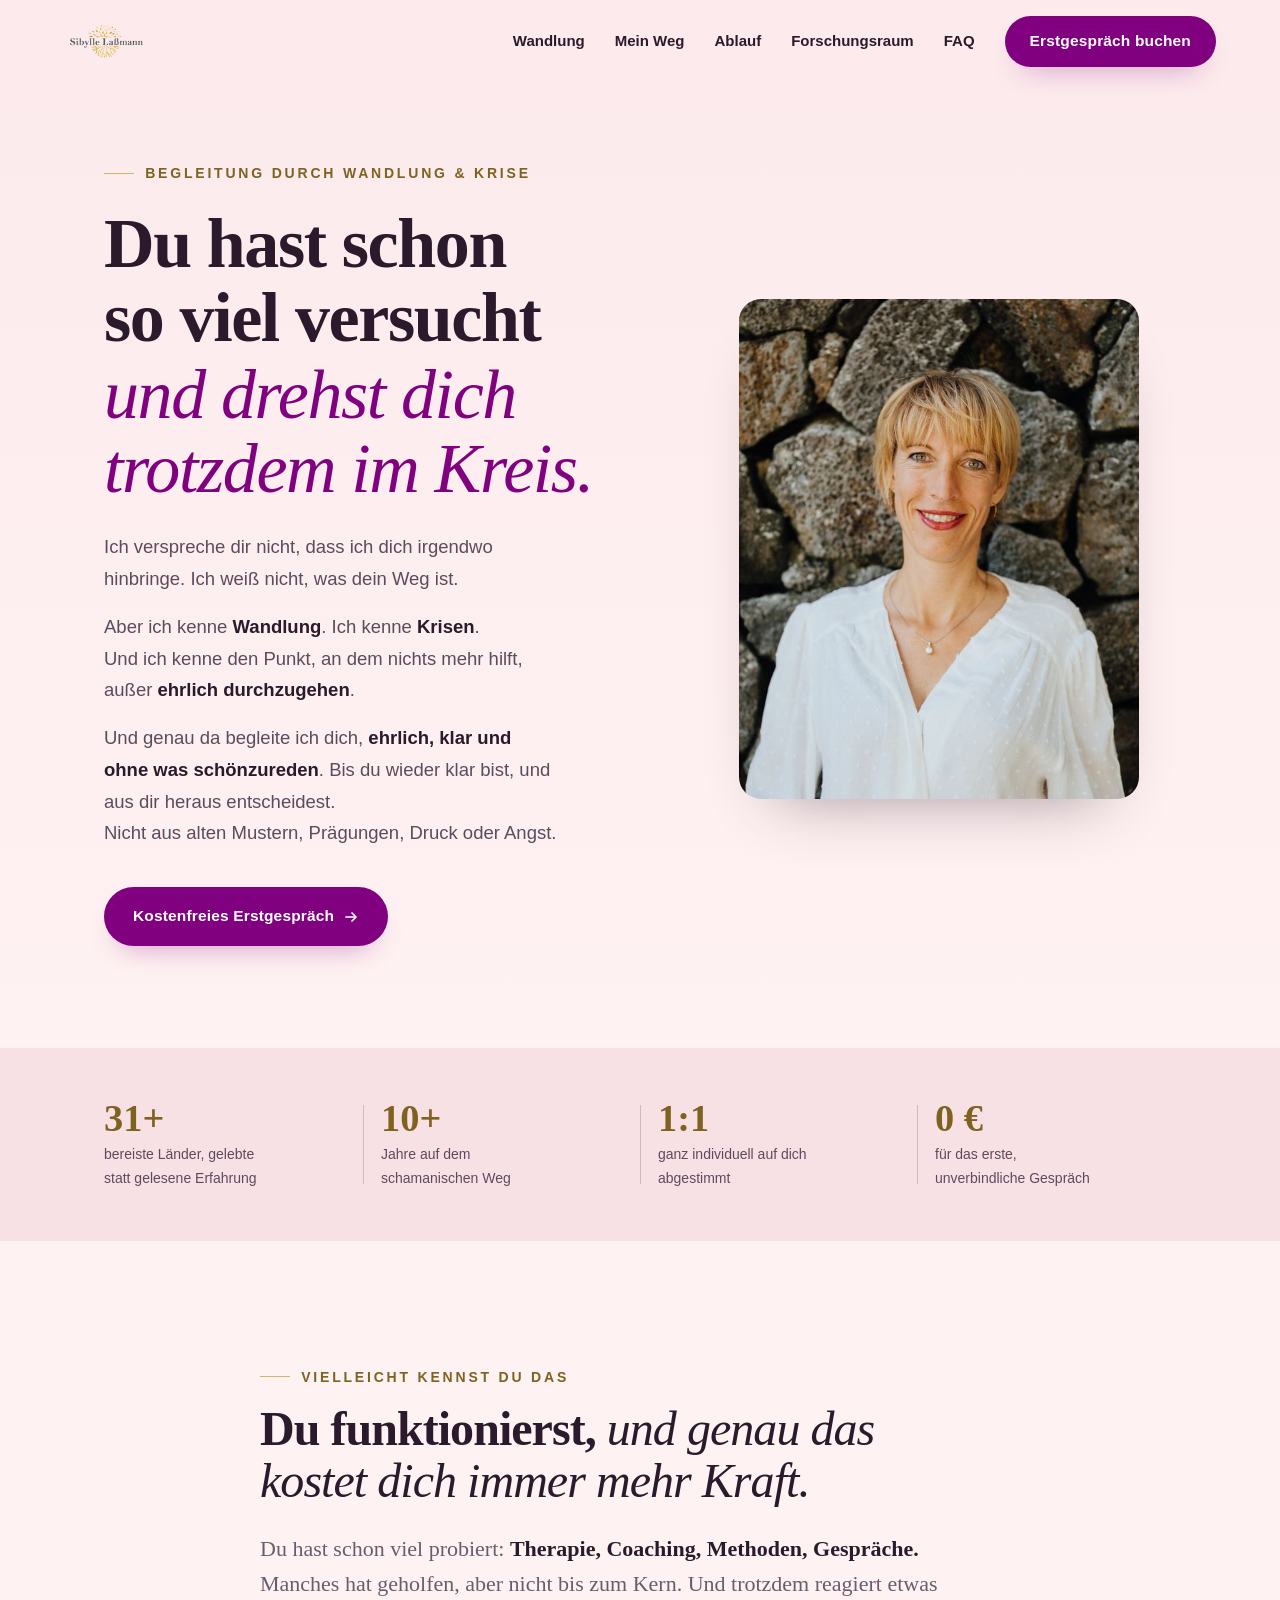
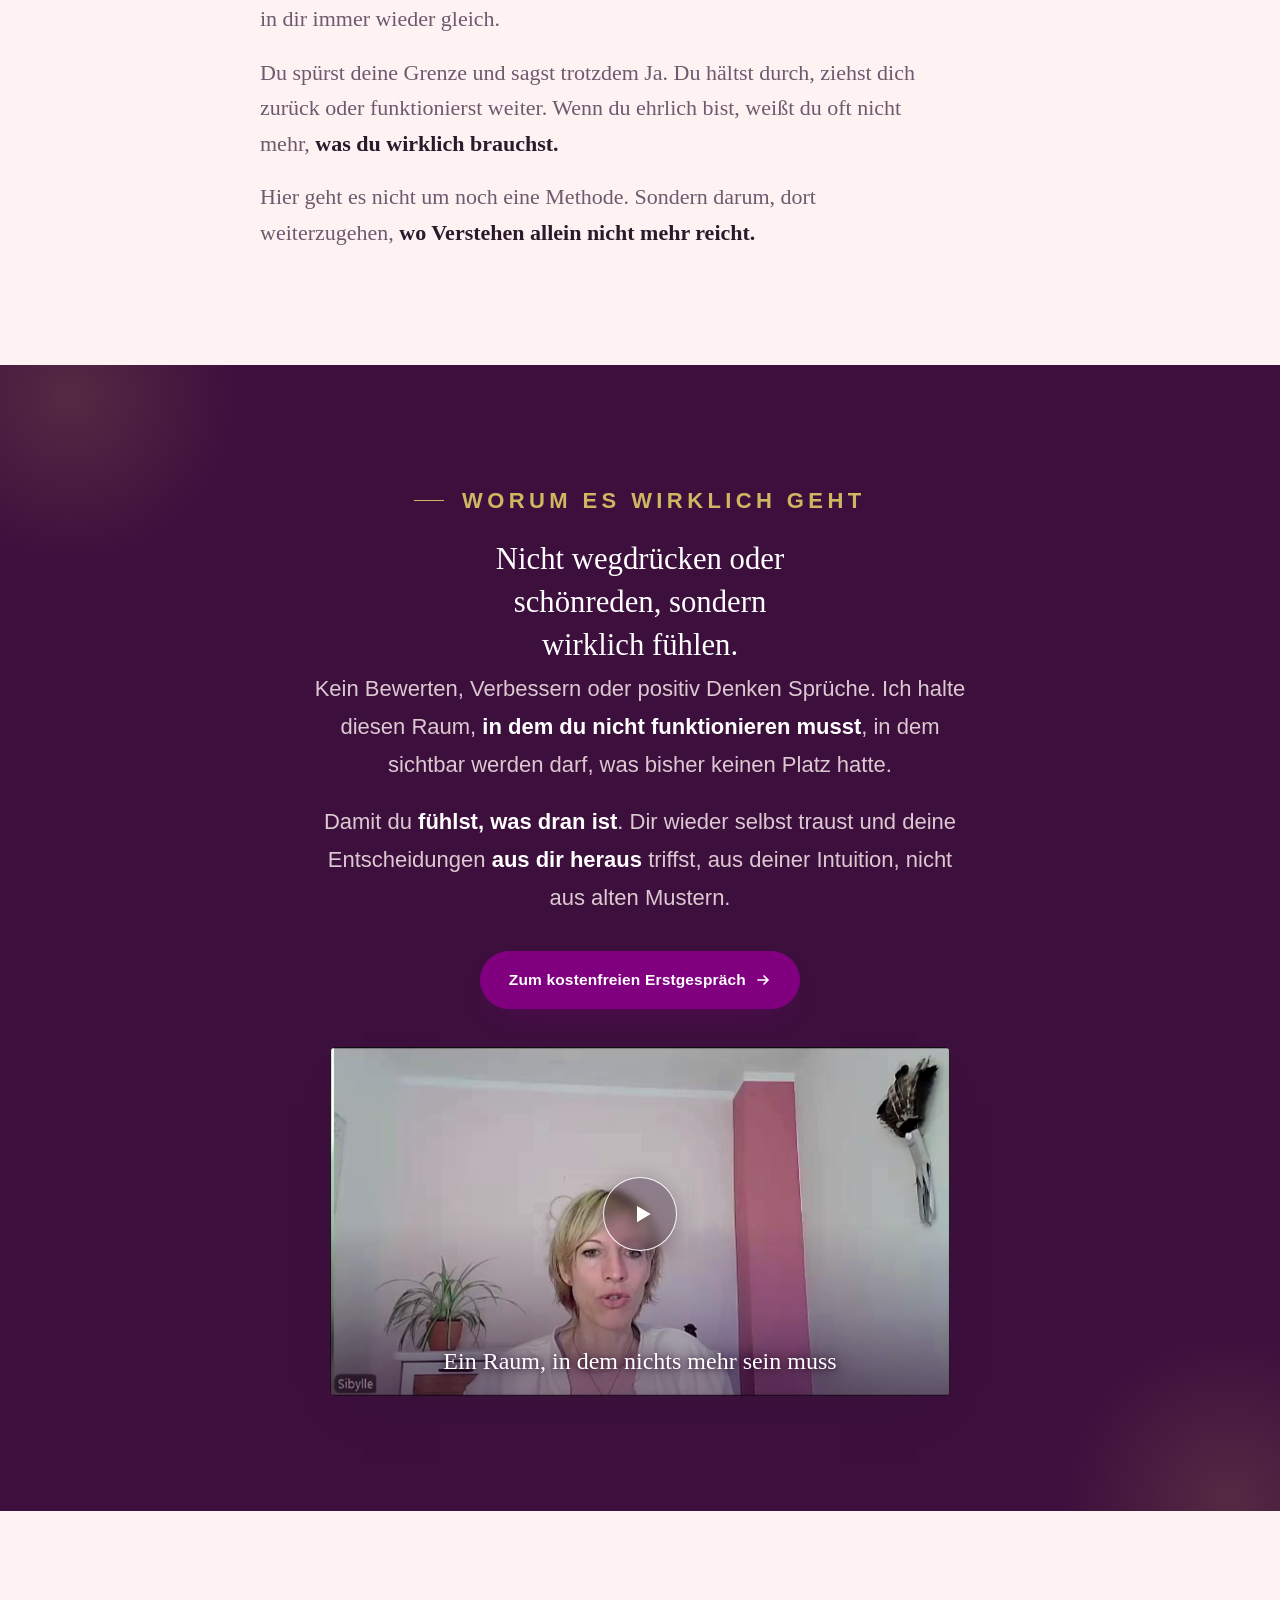
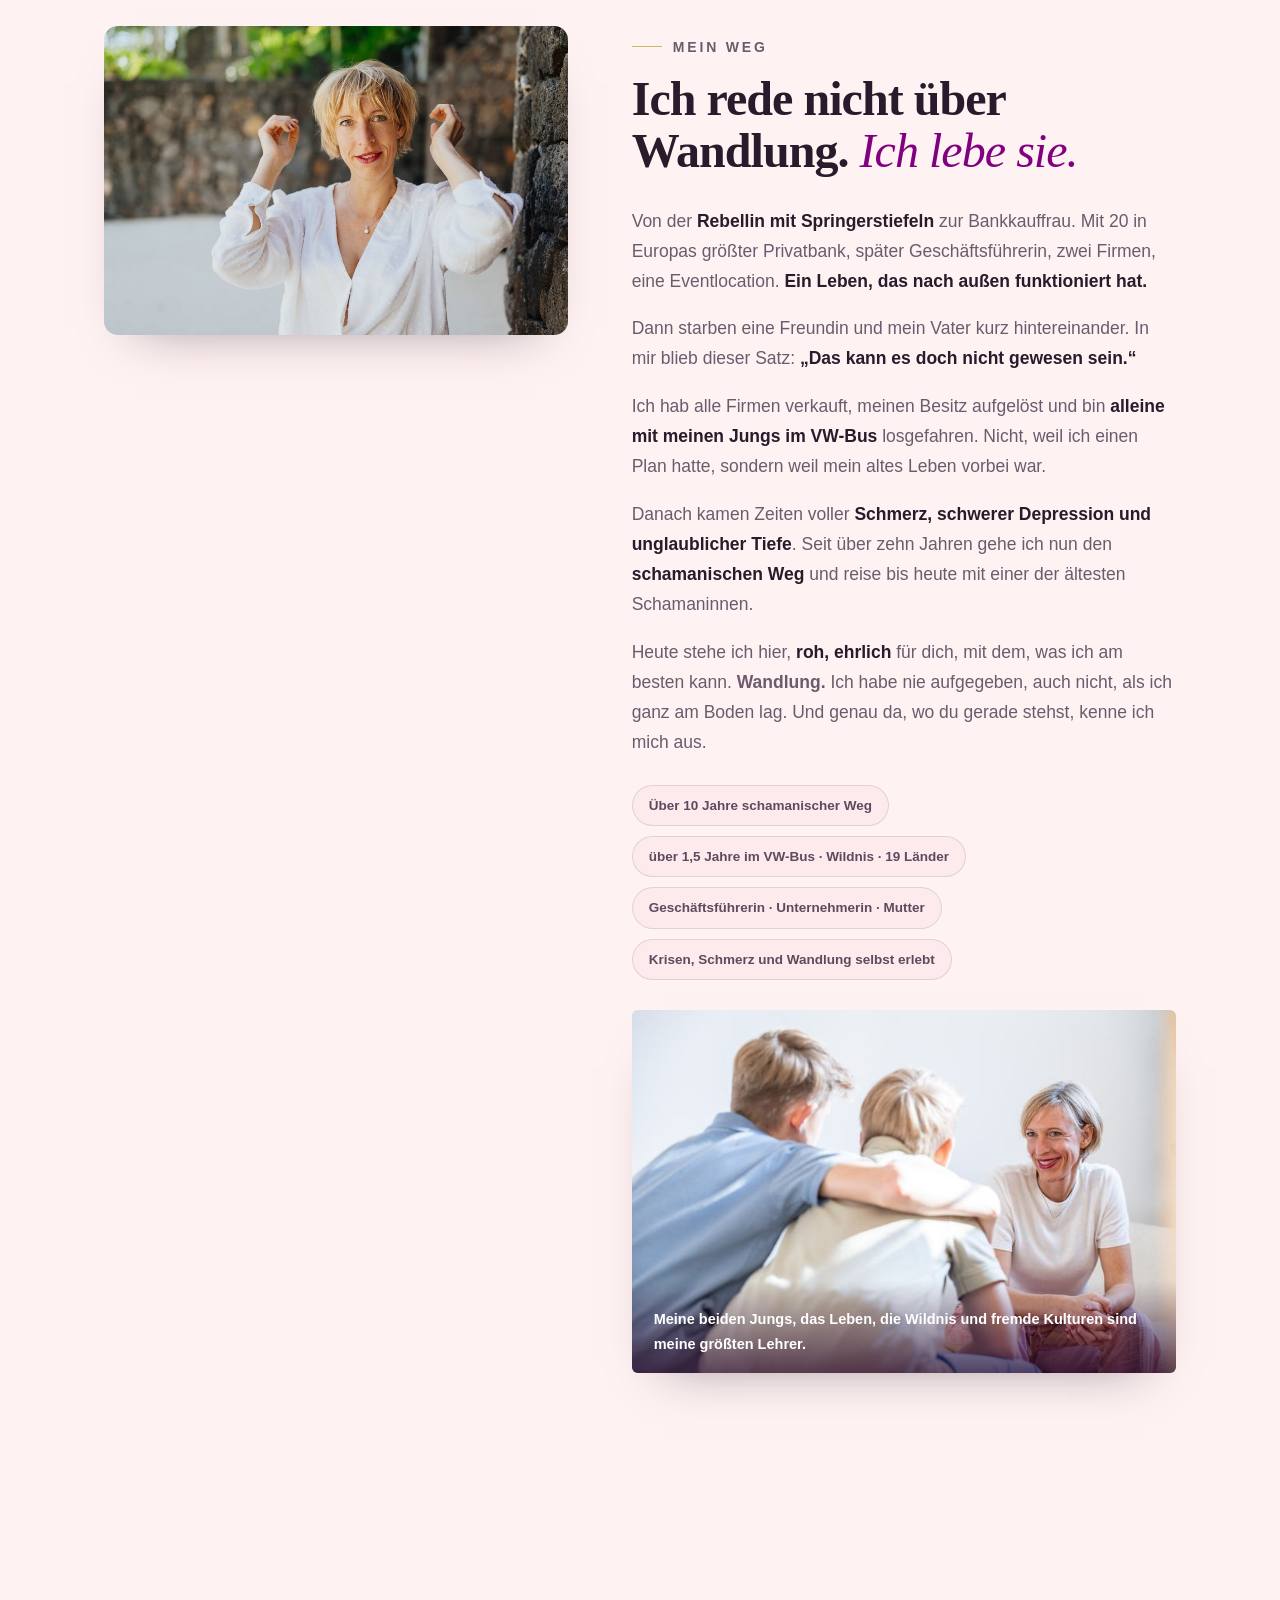
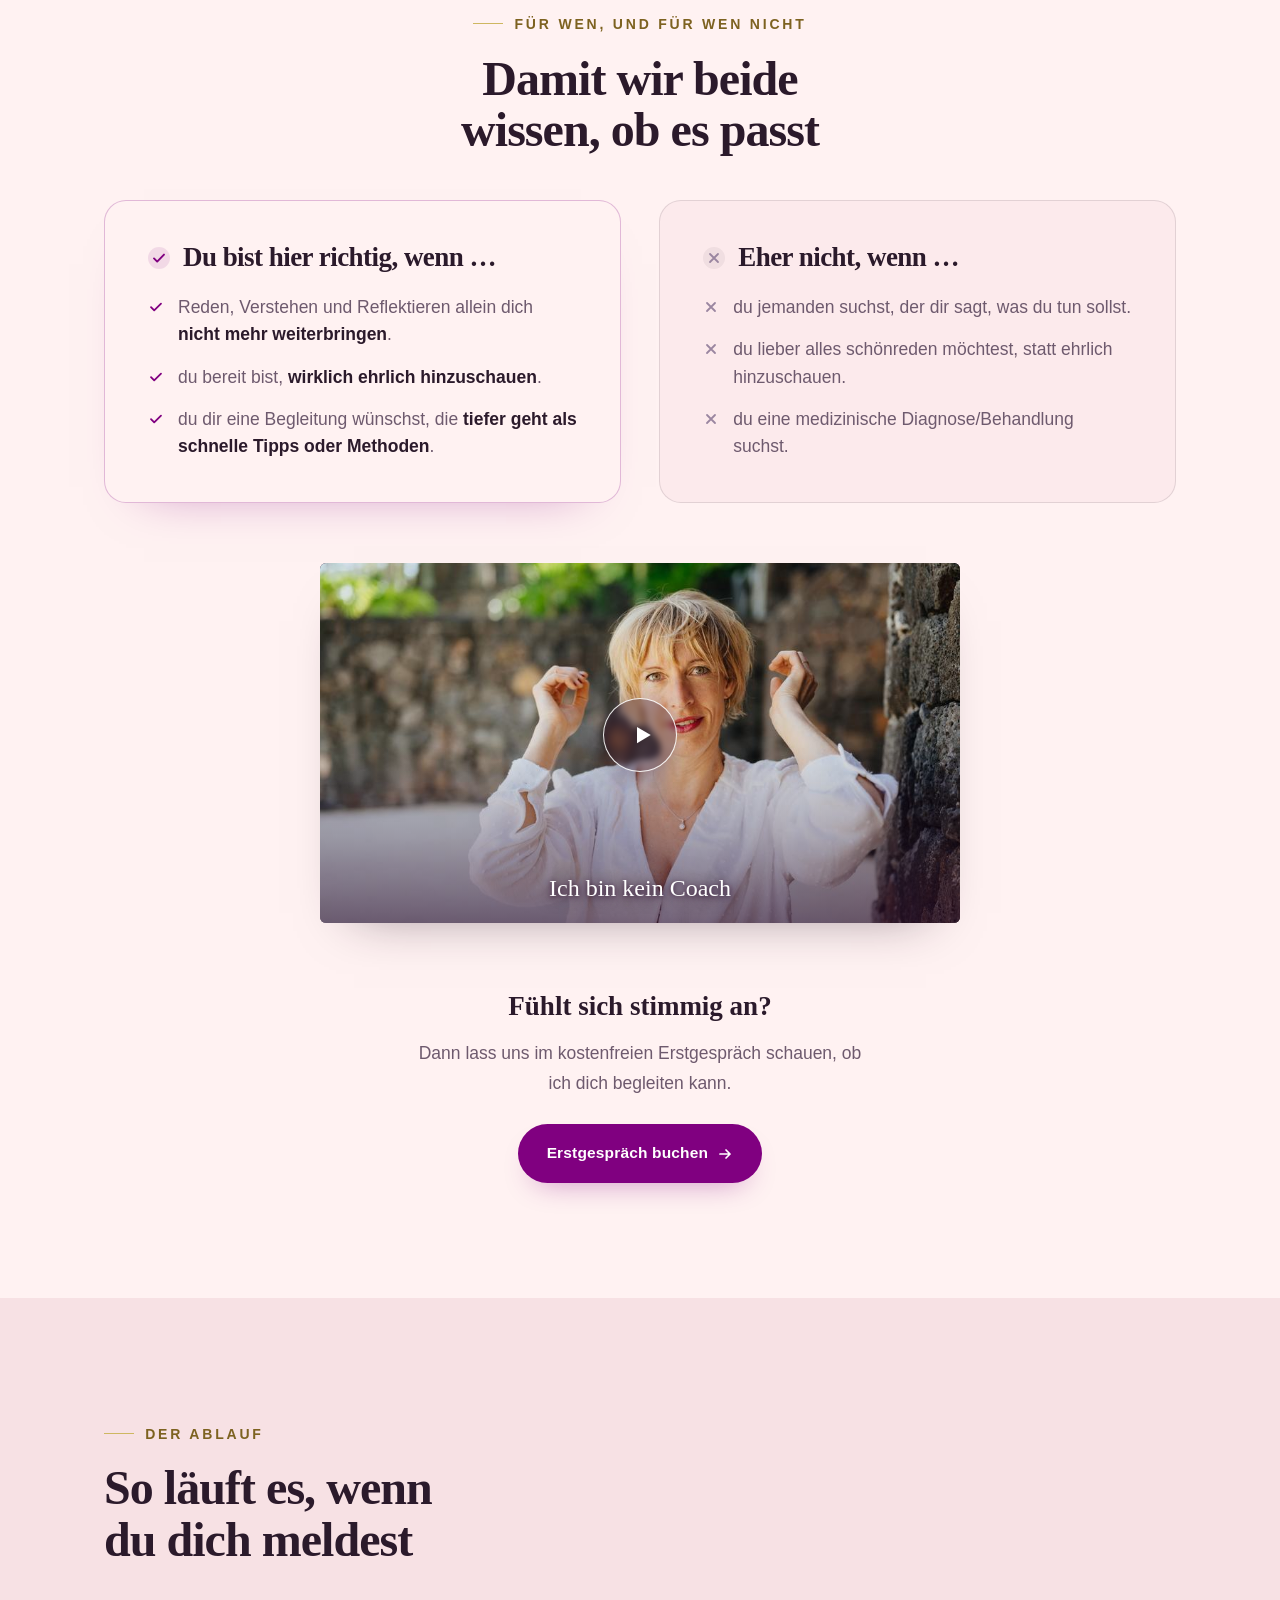
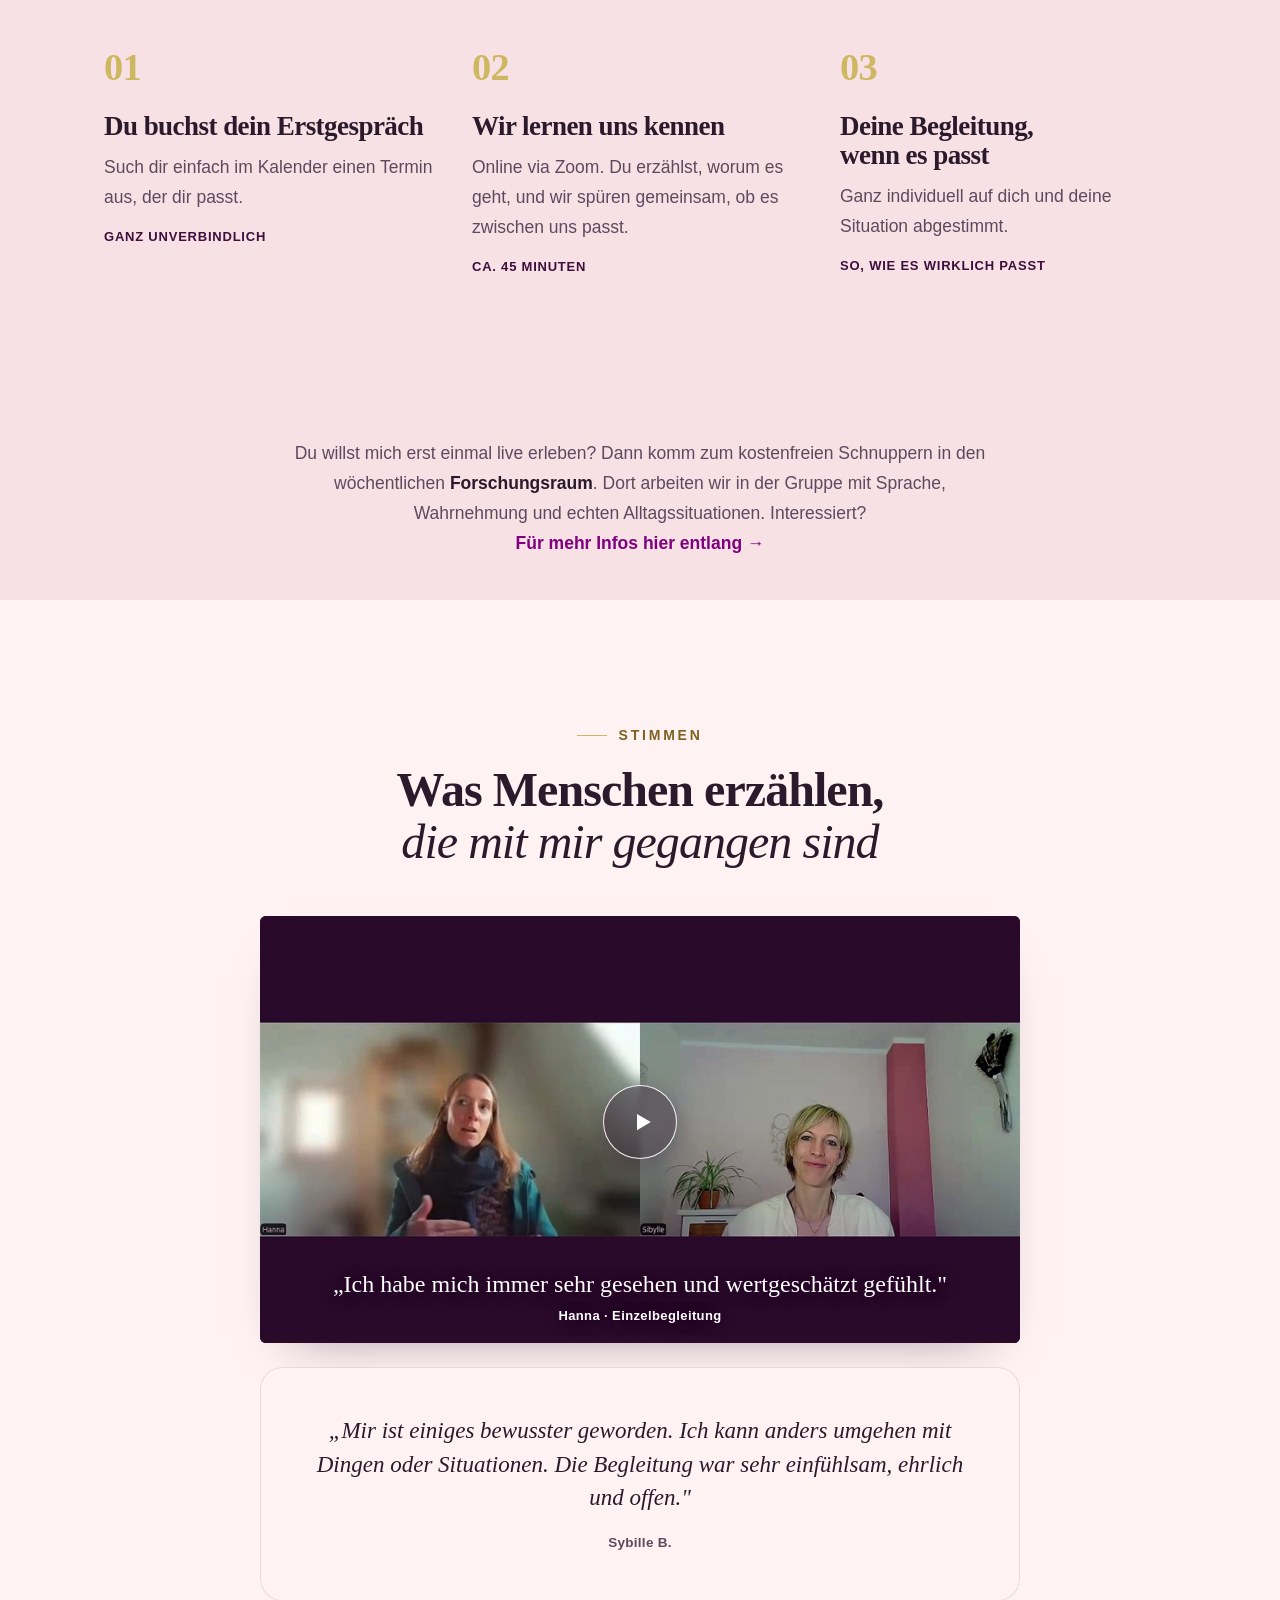
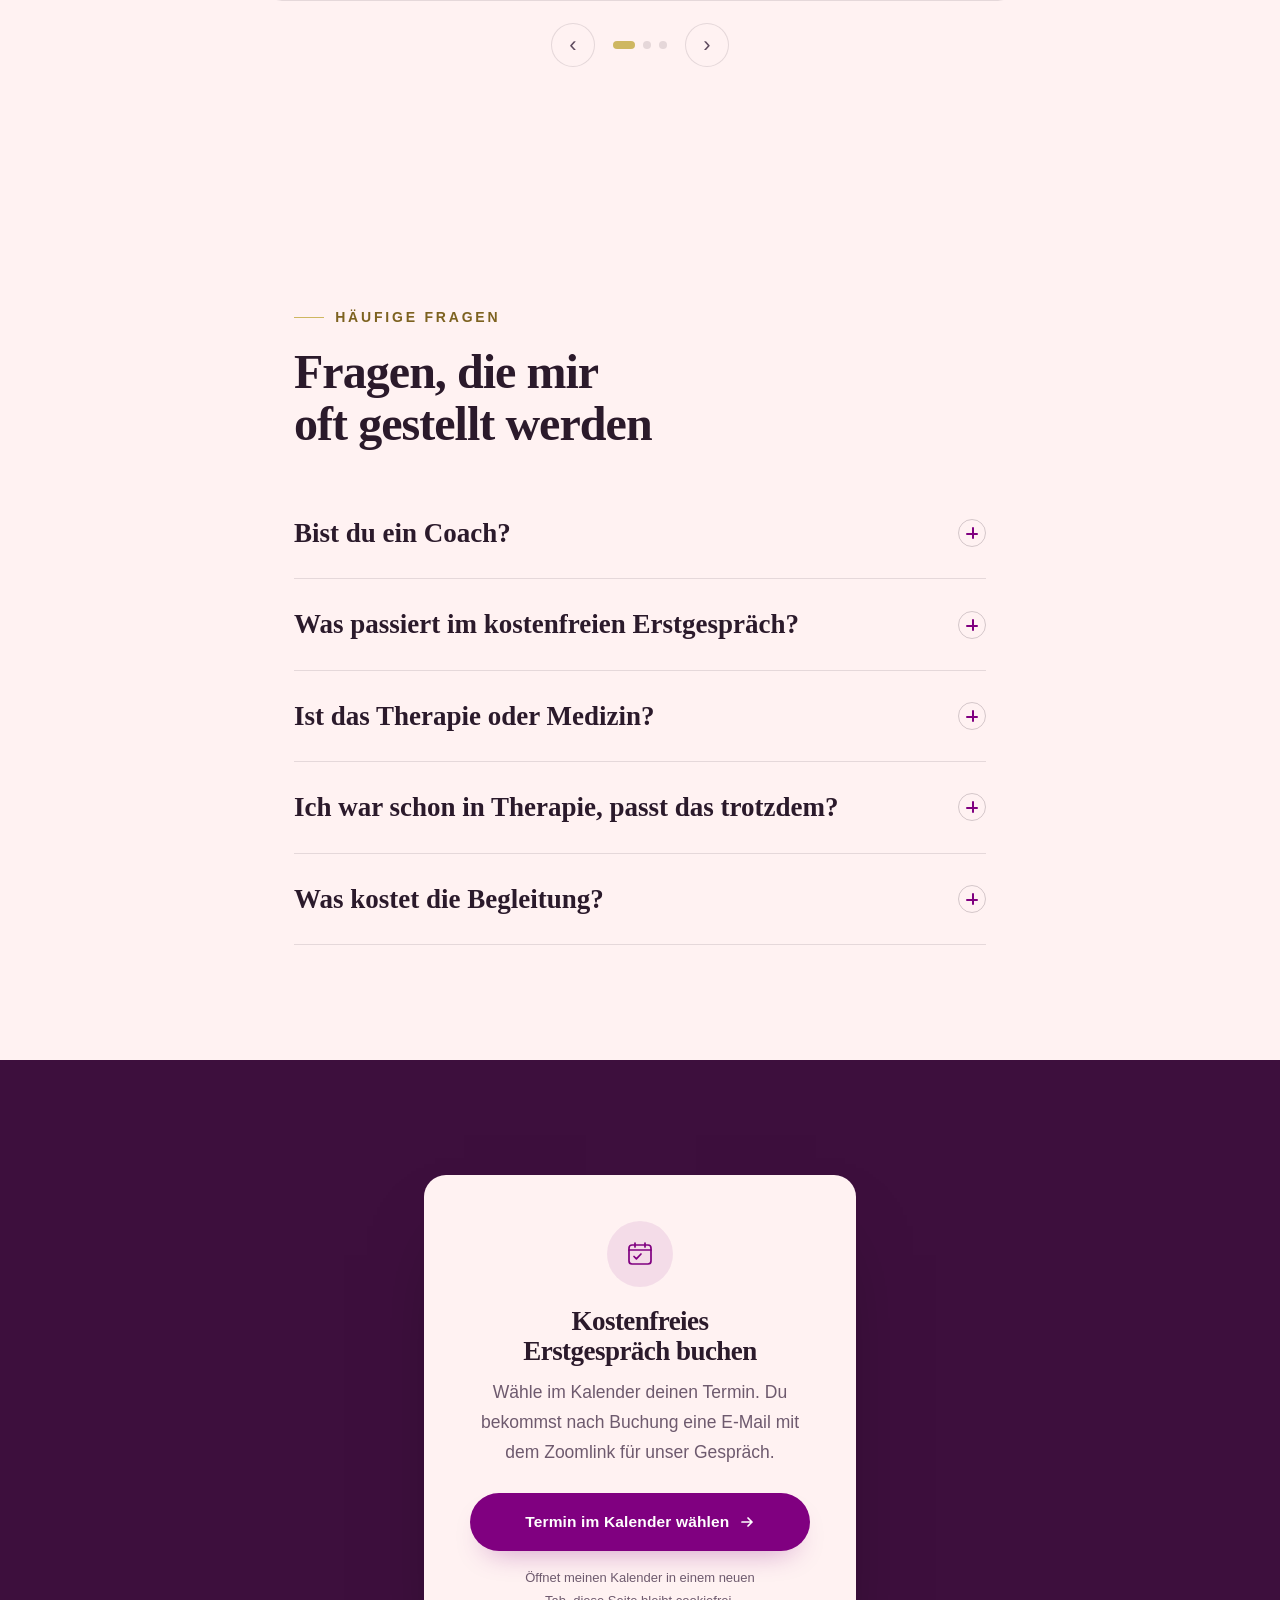
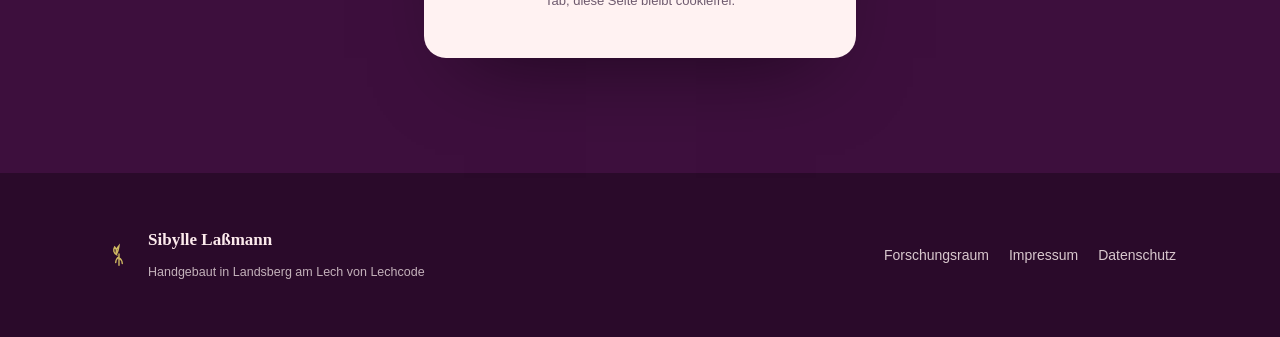
==== commit ba5a62ce: "SEO-Vorschau v2: Sibylles SEO-/GEO-Wuensche eingebaut (zur Abnahme) Nur in /seo-vorschau/ — Live-Sei" ====
--- a/seo-vorschau/index.html
+++ b/seo-vorschau/index.html
@@ -12,36 +12,55 @@
 <meta name="robots" content="noindex, nofollow"><!-- SEO-VORSCHAU: nicht indexieren -->
 <meta name="viewport" content="width=device-width, initial-scale=1">
 <script>document.documentElement.classList.add('js');if(location.search.indexOf('foto')>-1)document.documentElement.classList.add('foto')</script>
-<title>Begleitung durch Krisen & Wandlung · Sibylle Laßmann</title>
+<title>Sibylle Laßmann | Wenn du feststeckst trotz Therapie, Coaching &amp; Verstehen</title>
 <link rel="canonical" href="https://sibylle-lassmann.de/">
-<meta name="description" content="Du hast Therapie, Coaching und Methoden probiert und drehst dich trotzdem im Kreis? Ich begleite dich online durch Krisen und Wandlung. Erstgespräch kostenfrei.">
+<meta name="description" content="Sibylle Laßmann begleitet Menschen, die trotz Therapie, Coaching, Reflexion oder vieler Methoden feststecken. Ihre Arbeit führt nicht in weitere Selbstoptimierung, sondern in ehrliches Fühlen, innere Klarheit und Wandlung.">
 <meta name="theme-color" content="#FFF2F2">
 <meta property="og:type" content="website">
-<meta property="og:locale" content="de_DE">
-<meta property="og:title" content="Sibylle Laßmann, Wandlung. Ehrlich. An deiner Seite.">
-<meta property="og:description" content="Begleitung durch Wandlung und Krisen, roh, ehrlich, ohne Schönreden. Das Erstgespräch ist kostenfrei.">
 <meta property="og:url" content="https://sibylle-lassmann.de/">
+<meta property="og:title" content="Sibylle Laßmann | Wenn du trotz allem feststeckst">
+<meta property="og:description" content="Begleitung durch Wandlung und Krise — nicht als weitere Methode, sondern als ehrlicher Blick auf das, was darunter liegt.">
 <meta property="og:image" content="https://sibylle-lassmann.de/assets/og.jpg">
+<meta property="og:image:alt" content="Sibylle Laßmann – Begleitung durch Wandlung und Krise">
 <meta property="og:image:width" content="1200">
 <meta property="og:image:height" content="630">
-<link rel="icon" href="data:image/svg+xml,%3Csvg xmlns='http://www.w3.org/2000/svg' viewBox='0 0 32 32'%3E%3Crect width='32' height='32' rx='9' fill='%233D0F3D'/%3E%3Cpath d='M16 7c-2.6 2.6-3.4 5.6-2.4 9C11 14.6 10 11.6 12 8.4c1.6 1.6 2.4 4 2 6.6 1.6-2.6 1.8-5.4 2-8Zm0 8v11M16 18c-2 1.2-3 3-3.2 5.4M16 19c2 1.2 3 3 3.2 5.4' stroke='%23CEB761' stroke-width='1.4' fill='none' stroke-linecap='round'/%3E%3C/svg%3E">
+<meta property="og:site_name" content="Sibylle Laßmann">
+<meta property="og:locale" content="de_DE">
+<meta name="twitter:card" content="summary_large_image">
+<meta name="twitter:title" content="Sibylle Laßmann | Wenn du trotz allem feststeckst">
+<meta name="twitter:description" content="Du funktionierst. Aber es kostet dich immer mehr Kraft. Sibylle Laßmann begleitet dich durch Wandlung und Krise – ehrlich, klar und ohne weitere Selbstoptimierung.">
+<meta name="twitter:image" content="https://sibylle-lassmann.de/assets/og.jpg">
+<meta name="twitter:image:alt" content="Sibylle Laßmann – Begleitung durch Wandlung und Krise">
+<link rel="icon" href="/favicon.svg?v=3" type="image/svg+xml"><link rel="apple-touch-icon" href="/apple-touch-icon.png?v=3">
 <link rel="preload" as="font" type="font/woff2" href="../assets/fonts/fraunces-600.woff2" crossorigin>
 <link rel="preload" as="font" type="font/woff2" href="../assets/fonts/hanken-regular.woff2" crossorigin>
 <link rel="preload" as="image" href="../assets/hero-portrait-560.jpg?v=2" fetchpriority="high">
 <link rel="stylesheet" href="../assets/fonts.css">
 <!-- Strukturierte Daten (GEO/LLM). Nur was sichtbar auf der Seite steht. Kontakt läuft bewusst nur über Calendly →
-     kein telephone/email/address ausgezeichnet. HIER bei Go-Live: url/image auf echte Domain. -->
+     kein telephone/email/address ausgezeichnet. Person + ProfessionalService über @id verknüpft (eine Entität).
+     Bewusst KEINE Etiketten (Coach/Therapeutin), keine medizinischen Begriffe, keine unbestätigten Social-Handles. -->
+<script type="application/ld+json">
+{
+  "@context":"https://schema.org",
+  "@type":"Person",
+  "@id":"https://sibylle-lassmann.de/#sibylle",
+  "name":"Sibylle Laßmann",
+  "url":"https://sibylle-lassmann.de/",
+  "description":"Sibylle Laßmann begleitet Menschen, die trotz Therapie, Coaching, Reflexion oder vieler Methoden feststecken. Ihre Arbeit führt nicht in weitere Selbstoptimierung, sondern in ehrliches Fühlen, innere Klarheit und Wandlung.",
+  "knowsAbout":["Wandlung","Begleitung durch Krisen","schamanische Begleitung","Selbstführung aus der Intuition","Orientierung nach Burnout"]
+}
+</script>
 <script type="application/ld+json">
 {
   "@context":"https://schema.org",
   "@type":"ProfessionalService",
   "name":"Sibylle Laßmann, Begleitung durch Wandlung & Krisen",
-  "description":"Begleitung durch Wandlung und Krisen, ehrlich, tief, ohne Schönreden. Das Erstgespräch ist kostenfrei.",
+  "description":"Sibylle Laßmann begleitet Menschen, die trotz Therapie, Coaching, Reflexion oder vieler Methoden feststecken. Ihre Arbeit führt nicht in weitere Selbstoptimierung, sondern in ehrliches Fühlen, innere Klarheit und Wandlung.",
   "url":"https://sibylle-lassmann.de/",
   "image":"https://sibylle-lassmann.de/assets/og.jpg",
   "areaServed":"DE",
-  "availableChannel":{"@type":"ServiceChannel","serviceUrl":"https://calendly.com/socialmedia-sibyllelassmann/60","name":"Kostenfreies Erstgespräch"},
-  "founder":{"@type":"Person","name":"Sibylle Laßmann"},
+  "availableChannel":{"@type":"ServiceChannel","serviceUrl":"https://calendly.com/sibylle-lassmann-wandlung/60","name":"Kostenfreies Erstgespräch"},
+  "founder":{"@id":"https://sibylle-lassmann.de/#sibylle"},
   "knowsAbout":["Wandlung","Begleitung durch Krisen","schamanische Begleitung","somatische Arbeit","Selbstführung aus der Intuition","Orientierung nach Burnout"]
 }
 </script>
@@ -177,6 +196,9 @@
 
 /* MIRROR */
 .mirror .wrap{display:grid;grid-template-columns:.92fr 1.08fr;gap:clamp(32px,5vw,72px);align-items:center}
+.mirror.solo .wrap{display:block}
+.mirror-solo{max-width:760px;margin-inline:auto}
+.mirror-solo .lede+.lede{margin-top:.85em}
 .mirror-list{display:grid;gap:8px}
 .mirror-item{display:flex;gap:16px;align-items:flex-start;padding:18px 0;border-bottom:1px solid var(--line)}
 .mirror-item:last-child{border-bottom:0}
@@ -371,7 +393,7 @@
     <a href="#ablauf">Ablauf</a>
     <a href="forschungsraum.html">Forschungsraum</a>
     <a href="#faq">FAQ</a>
-    <a href="https://calendly.com/socialmedia-sibyllelassmann/60" class="btn btn-primary" target="_blank" rel="noopener">Erstgespräch buchen</a>
+    <a href="https://calendly.com/sibylle-lassmann-wandlung/60" class="btn btn-primary" target="_blank" rel="noopener">Erstgespräch buchen</a>
   </div>
 </nav>
 
@@ -381,8 +403,8 @@
   <div class="wrap">
     <div class="hero-copy reveal in">
       <p class="eyebrow">Begleitung durch Wandlung &amp; Krise</p>
-      <h1>Du hast schon so viel versucht, <em>und drehst dich trotzdem im Kreis.</em></h1>
-      <!-- Zeilenumbrüche exakt nach Sibylles Vorgabe (Dokument 16.07.) — die <br> sind gewollt, nicht glätten. -->
+      <h1>Du hast schon so viel versucht <em>und drehst dich trotzdem im Kreis.</em></h1>
+      <!-- Zeilenumbrueche bewusst nach Sibylles Vorgabe (16.07.), nicht glaetten -->
       <p class="lede">Ich verspreche dir nicht, dass ich dich irgendwo hinbringe. Ich weiß nicht, was dein Weg ist.</p>
       <p class="lede">Aber ich kenne <strong>Wandlung</strong>. Ich kenne <strong>Krisen</strong>.<br>
       Und ich kenne den Punkt, an dem nichts mehr hilft,<br>
@@ -390,11 +412,11 @@
       <p class="lede">Und genau da begleite ich dich, <strong>ehrlich, klar und ohne was schönzureden</strong>. Bis du wieder klar bist, und aus dir heraus entscheidest.<br>
       Nicht aus alten Mustern, Prägungen, Druck oder Angst.</p>
       <div class="hero-cta">
-        <a href="https://calendly.com/socialmedia-sibyllelassmann/60" class="btn btn-primary" target="_blank" rel="noopener">Kostenfreies Erstgespräch <svg class="ar" width="16" height="16" viewBox="0 0 16 16" fill="none"><path d="M3 8h10M9 4l4 4-4 4" stroke="currentColor" stroke-width="1.7" stroke-linecap="round" stroke-linejoin="round"/></svg></a>
+        <a href="https://calendly.com/sibylle-lassmann-wandlung/60" class="btn btn-primary" target="_blank" rel="noopener">Kostenfreies Erstgespräch <svg class="ar" width="16" height="16" viewBox="0 0 16 16" fill="none"><path d="M3 8h10M9 4l4 4-4 4" stroke="currentColor" stroke-width="1.7" stroke-linecap="round" stroke-linejoin="round"/></svg></a>
       </div>
     </div>
     <figure class="frame hero-figure reveal in">
-      <img src="../assets/hero-portrait-560.jpg?v=2" srcset="../assets/hero-portrait-560.jpg?v=2 560w, ../assets/hero-portrait-900.jpg?v=2 900w" sizes="(max-width:940px) 280px, 430px" alt="Sibylle Laßmann, offener Blick, vor einer Natursteinmauer" width="900" height="1125" fetchpriority="high" decoding="async">
+      <img src="../assets/hero-portrait-560.jpg?v=2" srcset="../assets/hero-portrait-560.jpg?v=2 560w, ../assets/hero-portrait-900.jpg?v=2 900w" sizes="(max-width:940px) 280px, 430px" alt="Sibylle Laßmann – Begleitung durch Wandlung und Krise" width="900" height="1125" fetchpriority="high" decoding="async">
     </figure>
   </div>
 </header>
@@ -408,27 +430,16 @@
   </dl>
 </section>
 
-<section class="mirror sec" id="mirror">
-  <div class="wrap">
-    <div class="reveal">
+<section class="mirror sec solo" id="mirror">
+  <div class="wrap">
+    <!-- Abschnitt von Sibylle geschärft (Text 1:1 aus ihrer Vorgabe). Bewusst als ruhiger
+         Fließtext statt der 3 Icon-Kacheln — ihr verdichteter Wortlaut trägt die Sektion allein. -->
+    <div class="reveal mirror-solo">
       <p class="eyebrow">Vielleicht kennst du das</p>
       <h2 style="font-size:var(--h2);margin-top:.3em">Du funktionierst, <em>und genau das kostet dich immer mehr Kraft.</em></h2>
-      <p class="lede" style="margin-top:1em">Du verstehst viel. Du hast schon vieles versucht. Und trotzdem spürst du: <strong>Da ist etwas, das tiefer liegt.</strong></p>
-      <p class="lede">Hier geht es nicht um noch eine Methode. Sondern darum, dort weiter zu gehen, <strong>wo Verstehen allein nicht mehr reicht</strong>.</p>
-    </div>
-    <div class="mirror-list reveal">
-      <div class="mirror-item">
-        <span class="dot"><svg width="16" height="16" viewBox="0 0 16 16" fill="none" aria-hidden="true"><path d="M2 4.1l1.3 1.3L5.5 3.2M2 8.2l1.3 1.3 2.2-2.2M2 12.3l1.3 1.3 2.2-2.2" stroke="#800080" stroke-width="1.3" stroke-linecap="round" stroke-linejoin="round"/><path d="M8.4 4.1h5.6M8.4 8.4h5.6M8.4 12.7h5.6" stroke="#800080" stroke-width="1.3" stroke-linecap="round"/></svg></span>
-        <p><b>Du hast schon viel probiert.</b> Therapie, Coaching, Methoden, Gespräche, manches hat geholfen, aber nicht bis zum Kern.</p>
-      </div>
-      <div class="mirror-item">
-        <span class="dot"><svg width="16" height="16" viewBox="0 0 16 16" fill="none" aria-hidden="true"><path d="M13.4 8a5.4 5.4 0 1 1-1.7-3.9" stroke="#800080" stroke-width="1.4" stroke-linecap="round"/><path d="M13.6 2.2v3h-3" stroke="#800080" stroke-width="1.4" stroke-linecap="round" stroke-linejoin="round"/></svg></span>
-        <p><b>Du verstehst viel.</b> Und trotzdem reagiert etwas in dir immer wieder gleich.</p>
-      </div>
-      <div class="mirror-item">
-        <span class="dot"><svg width="16" height="16" viewBox="0 0 16 16" fill="none" aria-hidden="true"><path d="M8 13.6S2.4 10.2 2.4 6.4a2.9 2.9 0 0 1 5.6-1.7 2.9 2.9 0 0 1 5.6 1.7c0 3.8-5.6 7.2-5.6 7.2Z" stroke="#800080" stroke-width="1.3" stroke-linejoin="round"/></svg></span>
-        <p><b>Du spürst dich kaum noch.</b> Du funktionierst, hältst durch oder ziehst dich zurück. Wenn du ehrlich bist, weißt du oft nicht, was du wirklich brauchst.</p>
-      </div>
+      <p class="lede" style="margin-top:1.1em">Du hast schon viel probiert: <strong>Therapie, Coaching, Methoden, Gespräche.</strong> Manches hat geholfen, aber nicht bis zum Kern. Und trotzdem reagiert etwas in dir immer wieder gleich.</p>
+      <p class="lede">Du spürst deine Grenze und sagst trotzdem Ja. Du hältst durch, ziehst dich zurück oder funktionierst weiter. Wenn du ehrlich bist, weißt du oft nicht mehr, <strong>was du wirklich brauchst.</strong></p>
+      <p class="lede">Hier geht es nicht um noch eine Methode. Sondern darum, dort weiterzugehen, <strong>wo Verstehen allein nicht mehr reicht.</strong></p>
     </div>
   </div>
 </section>
@@ -439,7 +450,7 @@
     <h2 class="sein-lead reveal">Nicht wegdrücken oder schönreden, sondern wirklich fühlen.</h2>
     <p class="reveal">Kein Bewerten, Verbessern oder positiv Denken Sprüche. Ich halte diesen Raum, <strong>in dem du nicht funktionieren musst</strong>, in dem sichtbar werden darf, was bisher keinen Platz hatte.</p>
     <p class="reveal">Damit du <strong>fühlst, was dran ist</strong>. Dir wieder selbst traust und deine Entscheidungen <strong>aus dir heraus</strong> triffst, aus deiner Intuition, nicht aus alten Mustern.</p>
-    <a href="https://calendly.com/socialmedia-sibyllelassmann/60" class="btn btn-primary reveal" target="_blank" rel="noopener">Zum kostenfreien Erstgespräch <svg class="ar" width="16" height="16" viewBox="0 0 16 16" fill="none"><path d="M3 8h10M9 4l4 4-4 4" stroke="currentColor" stroke-width="1.7" stroke-linecap="round" stroke-linejoin="round"/></svg></a>
+    <a href="https://calendly.com/sibylle-lassmann-wandlung/60" class="btn btn-primary reveal" target="_blank" rel="noopener">Zum kostenfreien Erstgespräch <svg class="ar" width="16" height="16" viewBox="0 0 16 16" fill="none"><path d="M3 8h10M9 4l4 4-4 4" stroke="currentColor" stroke-width="1.7" stroke-linecap="round" stroke-linejoin="round"/></svg></a>
     <!-- Cover (Kundenwunsch Sprachnachricht 16.07.): Sibylles Standbild gehört hierher, nicht zum
          „Kein Coach"-Video. Exakt 16:9 wie der Rahmen → kein Beschnitt. -->
     <figure class="video-embed sein-video reveal" data-src="../assets/video-raum.mp4" data-poster="../assets/cover-kein-coach-1280.jpg">
@@ -518,7 +529,7 @@
     <div class="fw-cta reveal">
       <p class="fw-cta-lead">Fühlt sich stimmig an?</p>
       <p class="fw-cta-sub">Dann lass uns im kostenfreien Erstgespräch schauen, ob ich dich begleiten kann.</p>
-      <a href="https://calendly.com/socialmedia-sibyllelassmann/60" class="btn btn-primary" target="_blank" rel="noopener">Erstgespräch buchen <svg class="ar" width="16" height="16" viewBox="0 0 16 16" fill="none"><path d="M3 8h10M9 4l4 4-4 4" stroke="currentColor" stroke-width="1.7" stroke-linecap="round" stroke-linejoin="round"/></svg></a>
+      <a href="https://calendly.com/sibylle-lassmann-wandlung/60" class="btn btn-primary" target="_blank" rel="noopener">Erstgespräch buchen <svg class="ar" width="16" height="16" viewBox="0 0 16 16" fill="none"><path d="M3 8h10M9 4l4 4-4 4" stroke="currentColor" stroke-width="1.7" stroke-linecap="round" stroke-linejoin="round"/></svg></a>
     </div>
   </div>
 </section>
@@ -631,7 +642,7 @@
       <div class="book-icon"><svg width="30" height="30" viewBox="0 0 30 30" fill="none"><rect x="4" y="6" width="22" height="19" rx="3" stroke="currentColor" stroke-width="1.7"/><path d="M4 11h22M10 4v4M20 4v4" stroke="currentColor" stroke-width="1.7" stroke-linecap="round"/><path d="M9 17.5l2.4 2.4L16 15" stroke="currentColor" stroke-width="1.7" stroke-linecap="round" stroke-linejoin="round"/></svg></div>
       <h3>Kostenfreies Erstgespräch buchen</h3>
       <p>Wähle im Kalender deinen Termin. Du bekommst nach Buchung eine E-Mail mit dem Zoomlink für unser Gespräch.</p>
-      <a href="https://calendly.com/socialmedia-sibyllelassmann/60" class="btn btn-primary" target="_blank" rel="noopener">Termin im Kalender wählen <svg class="ar" width="16" height="16" viewBox="0 0 16 16" fill="none"><path d="M3 8h10M9 4l4 4-4 4" stroke="currentColor" stroke-width="1.7" stroke-linecap="round" stroke-linejoin="round"/></svg></a>
+      <a href="https://calendly.com/sibylle-lassmann-wandlung/60" class="btn btn-primary" target="_blank" rel="noopener">Termin im Kalender wählen <svg class="ar" width="16" height="16" viewBox="0 0 16 16" fill="none"><path d="M3 8h10M9 4l4 4-4 4" stroke="currentColor" stroke-width="1.7" stroke-linecap="round" stroke-linejoin="round"/></svg></a>
       <p class="book-note">Öffnet meinen Kalender in einem neuen Tab, diese Seite bleibt cookiefrei.</p>
     </div>
   </div>
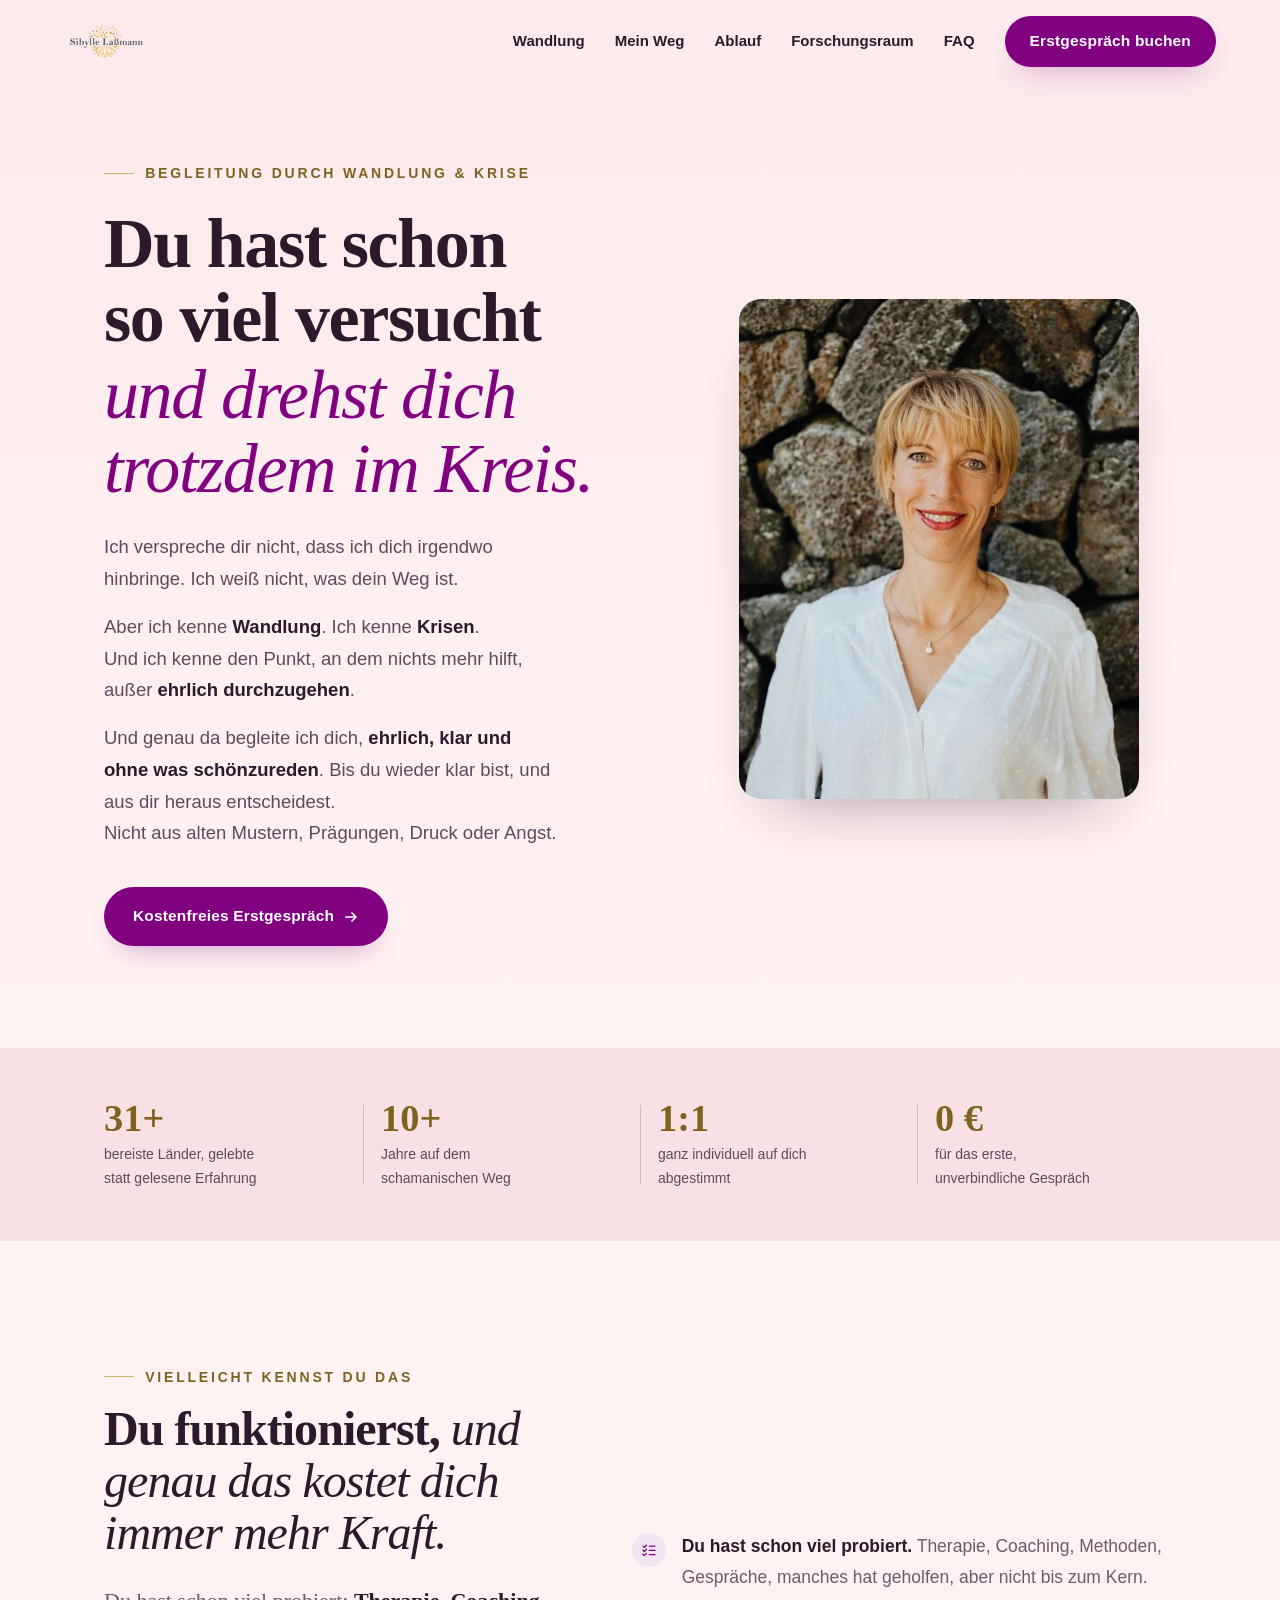
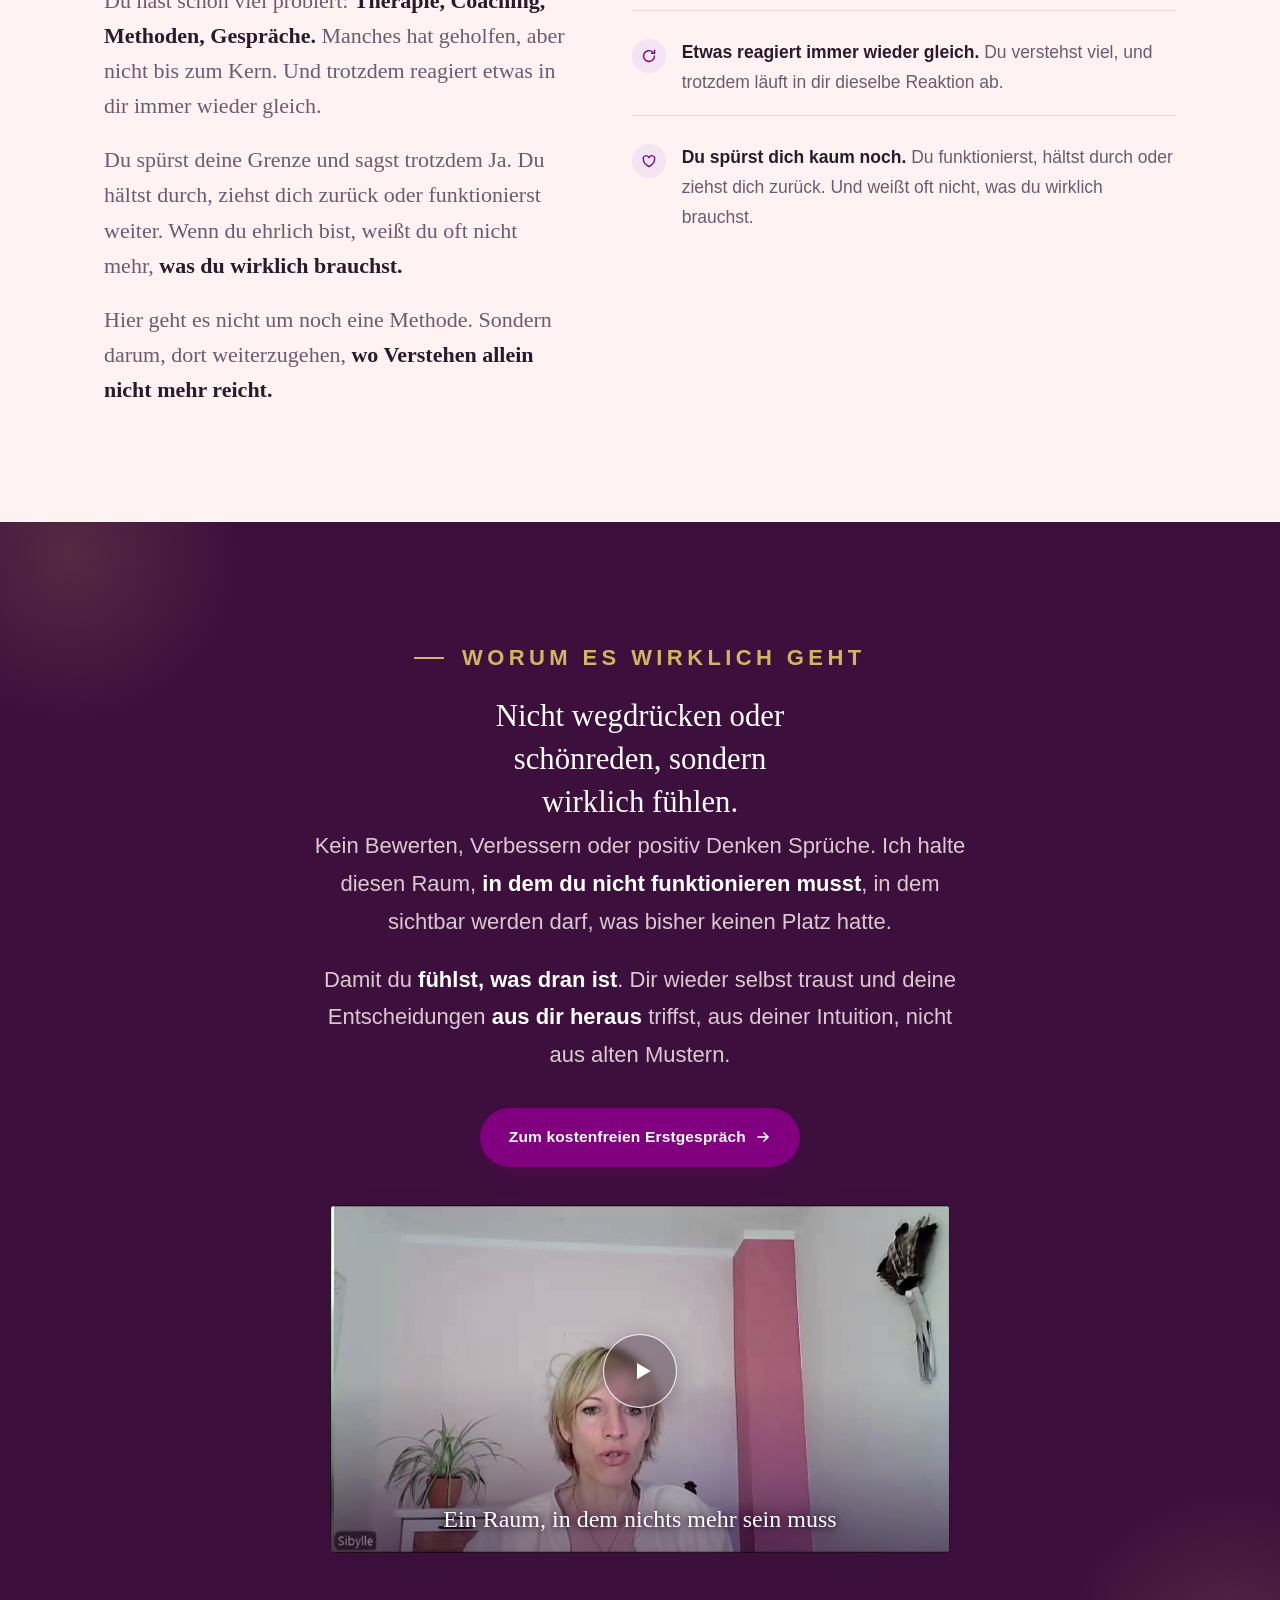
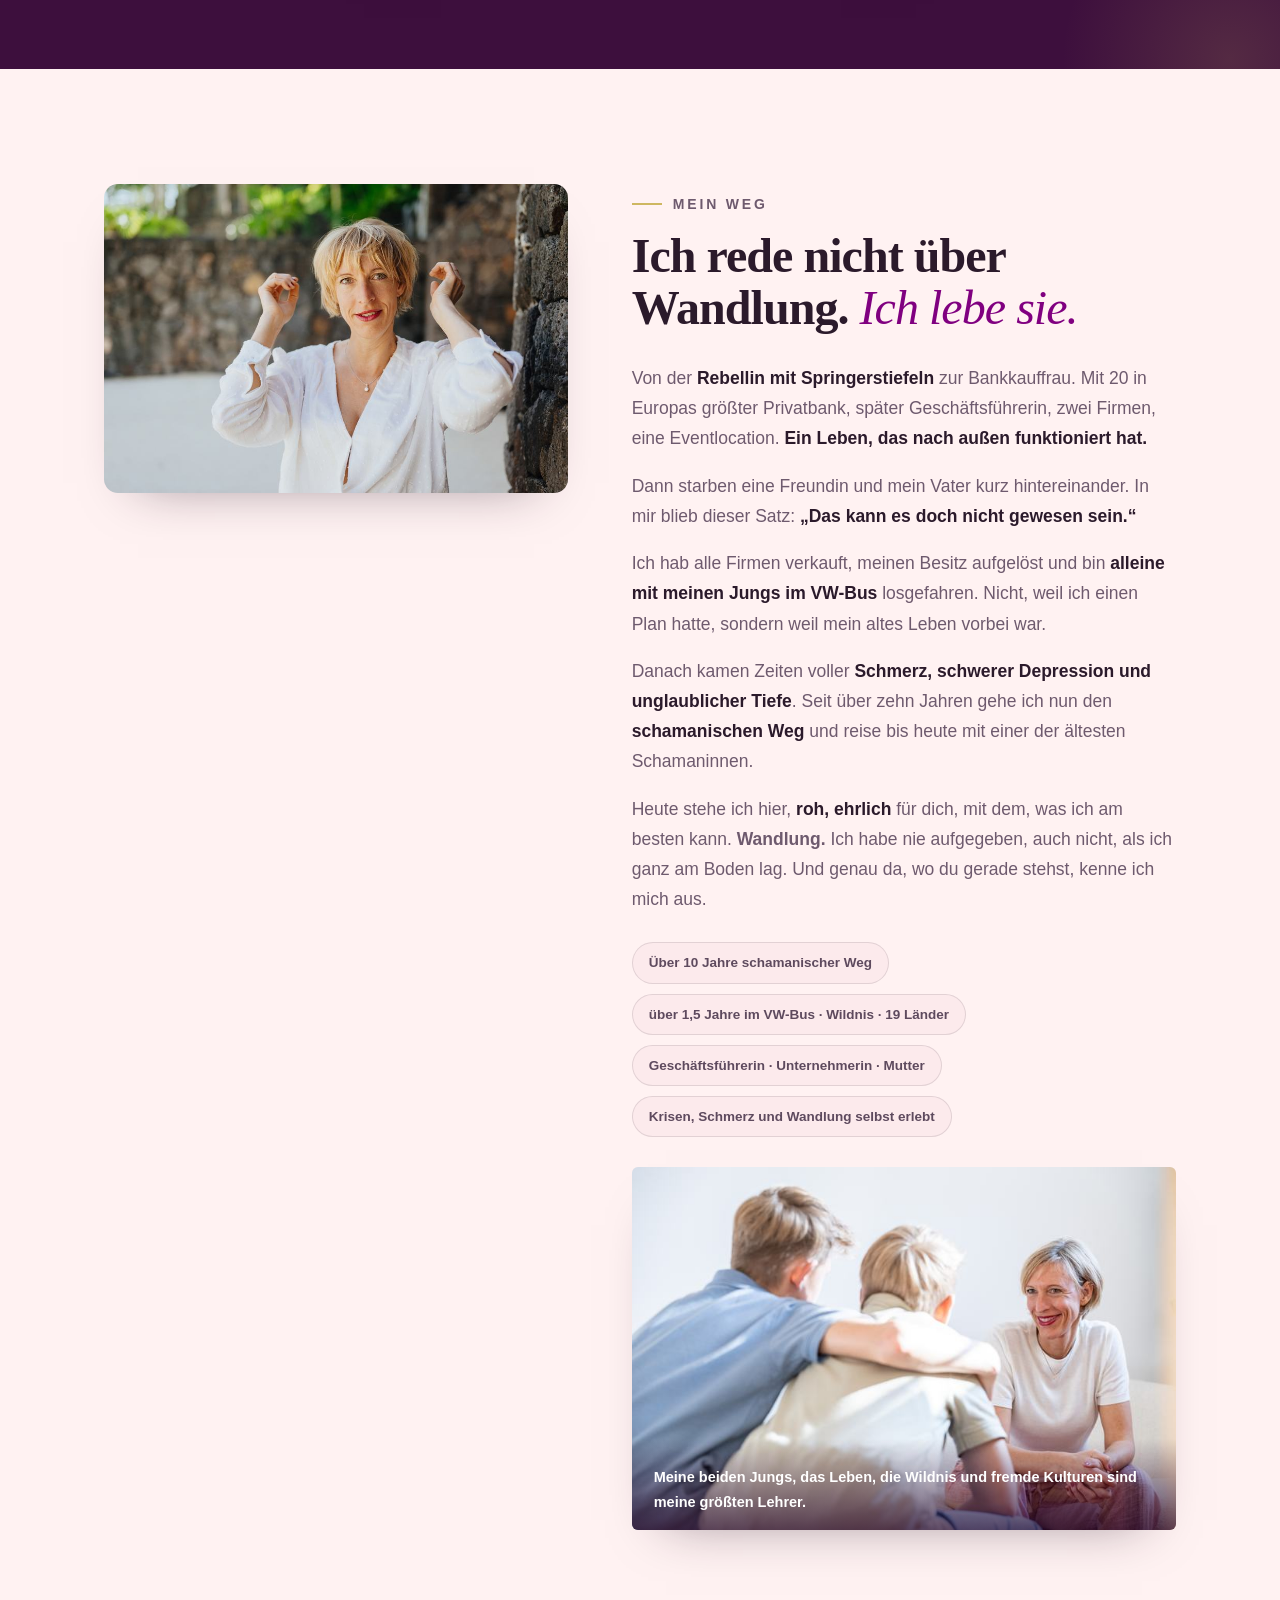
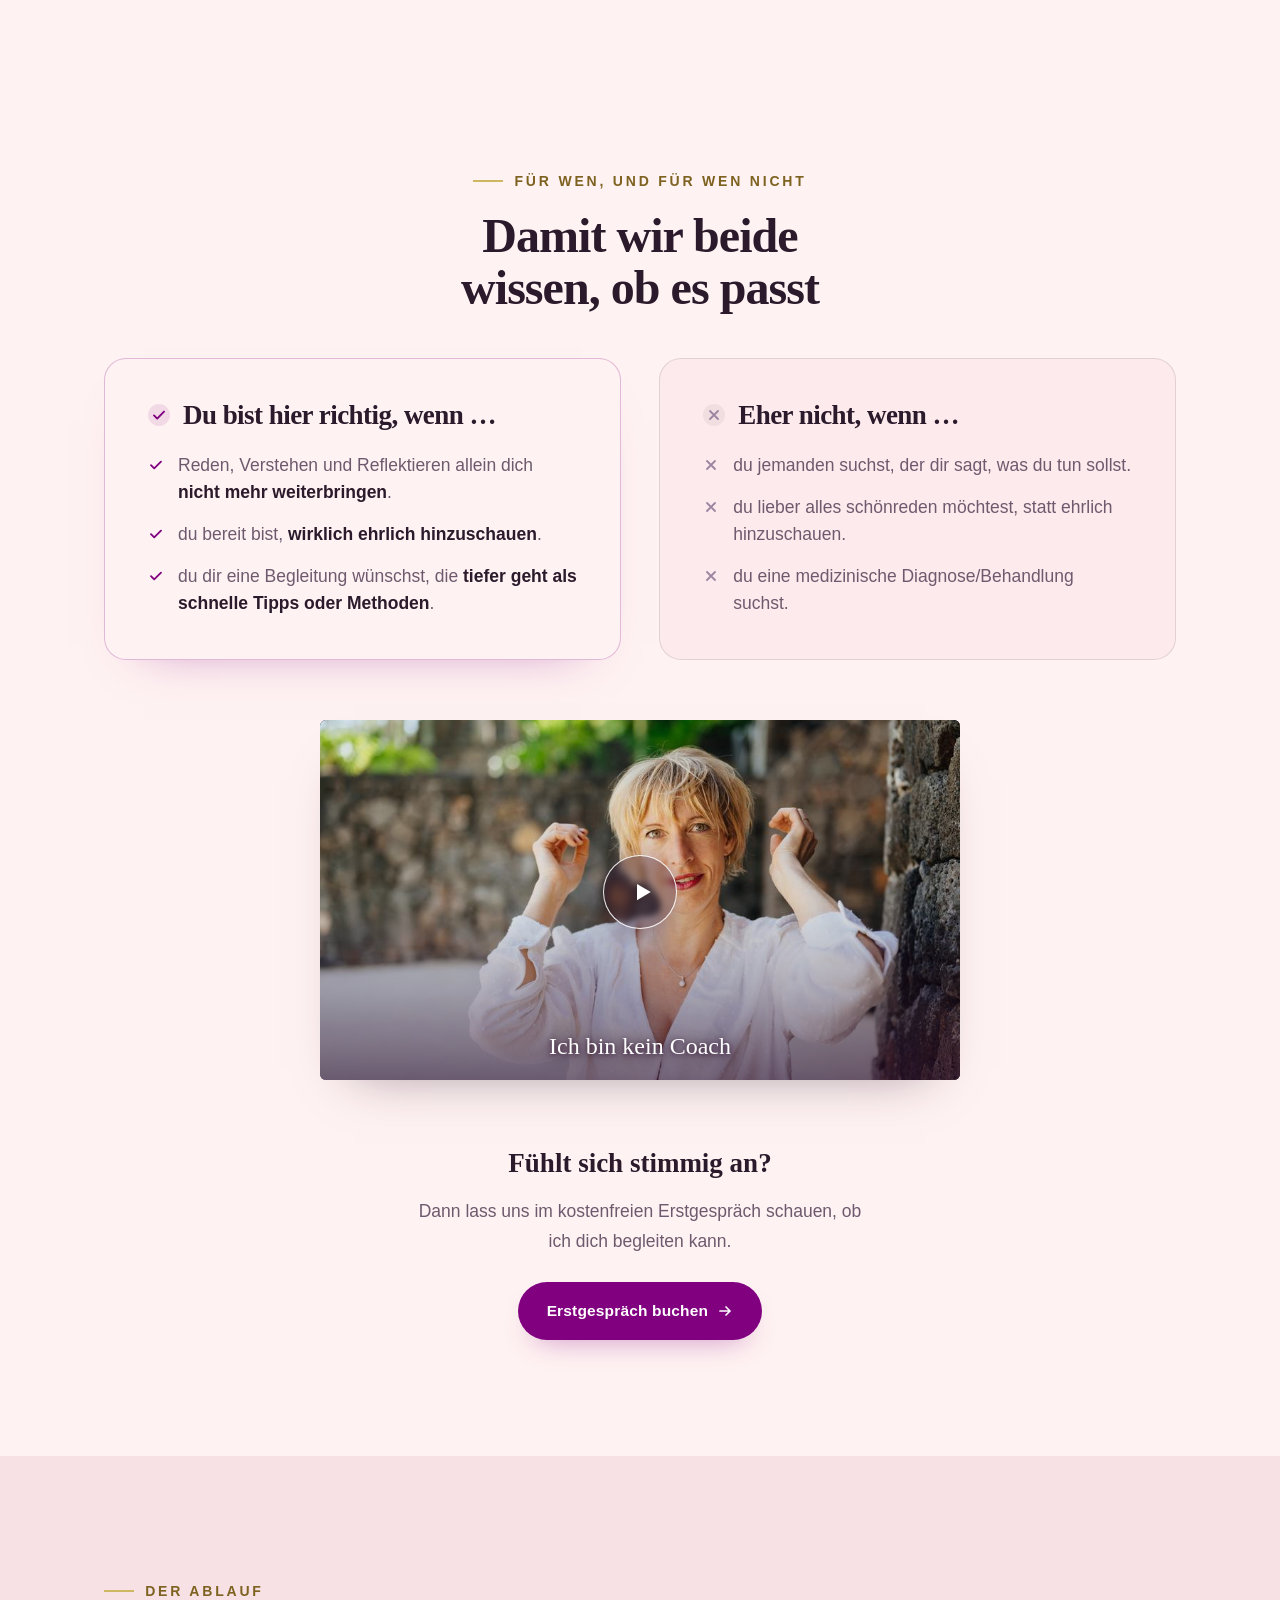
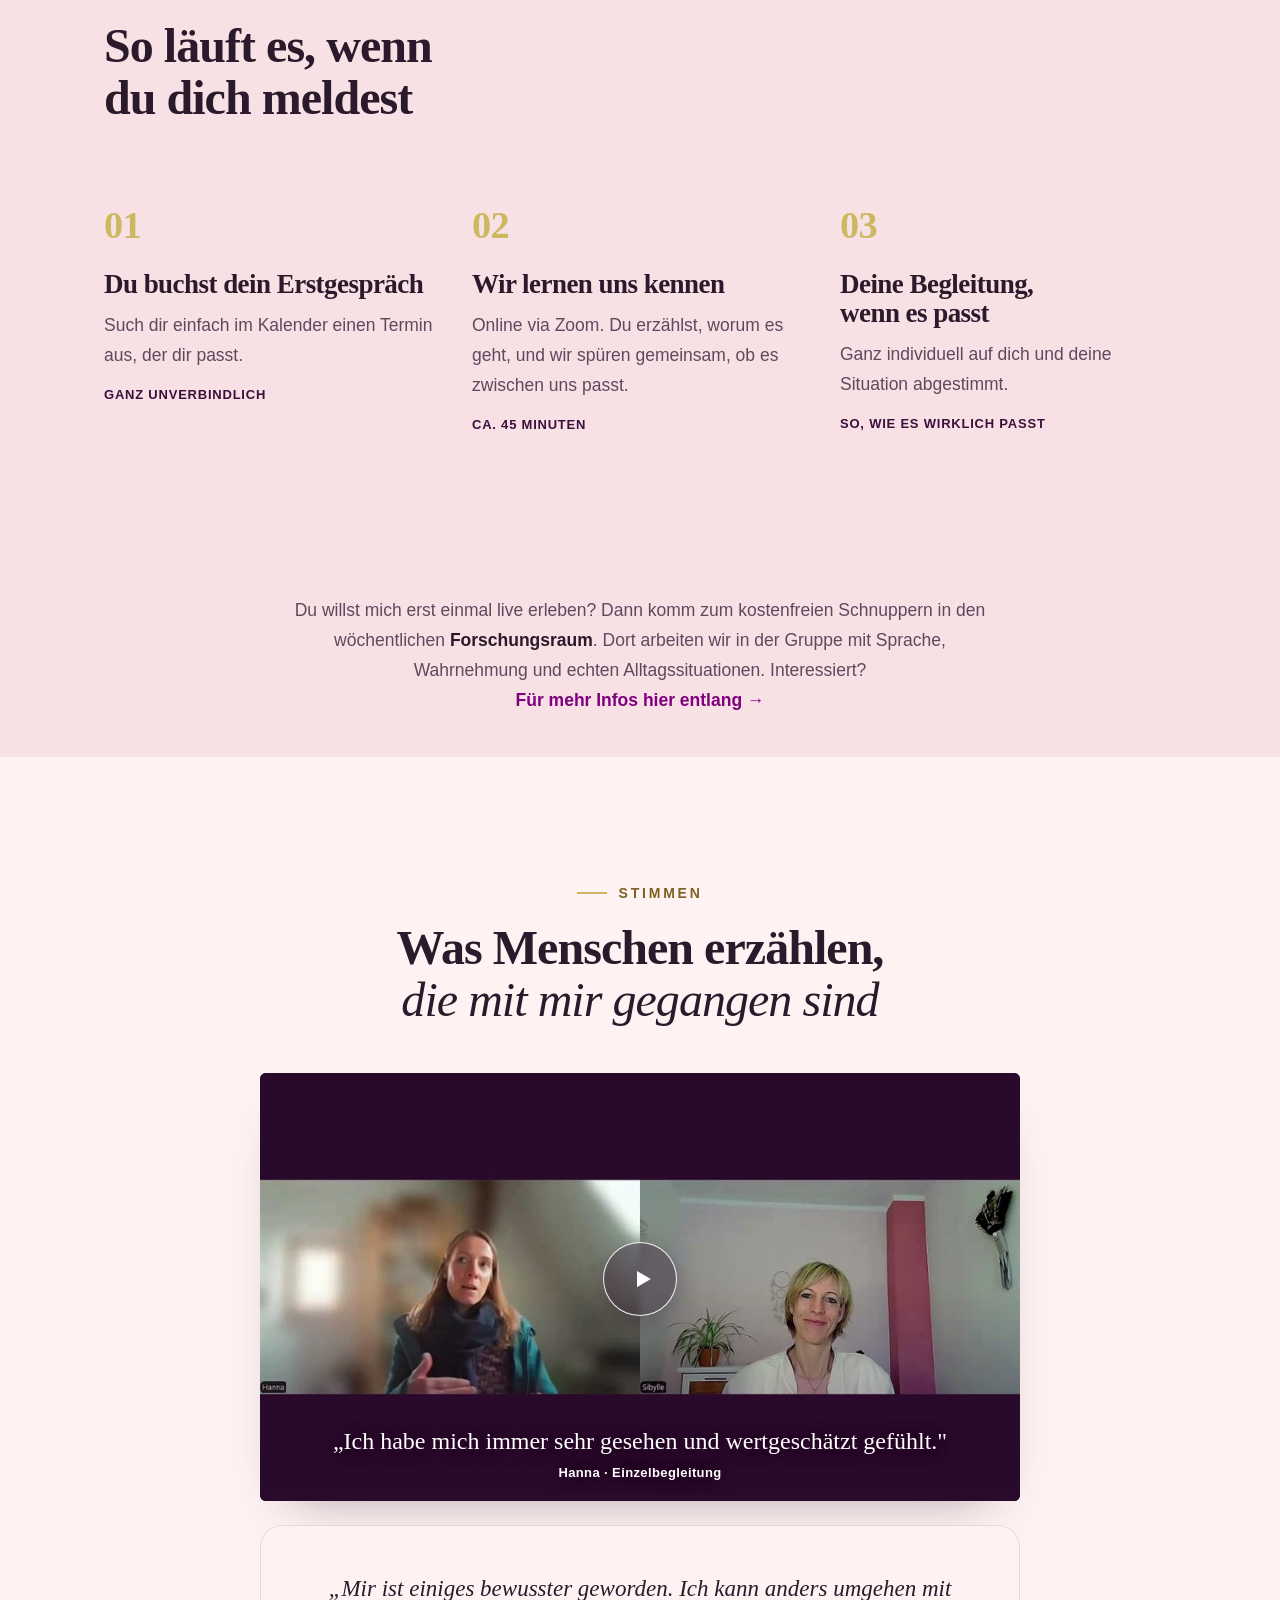
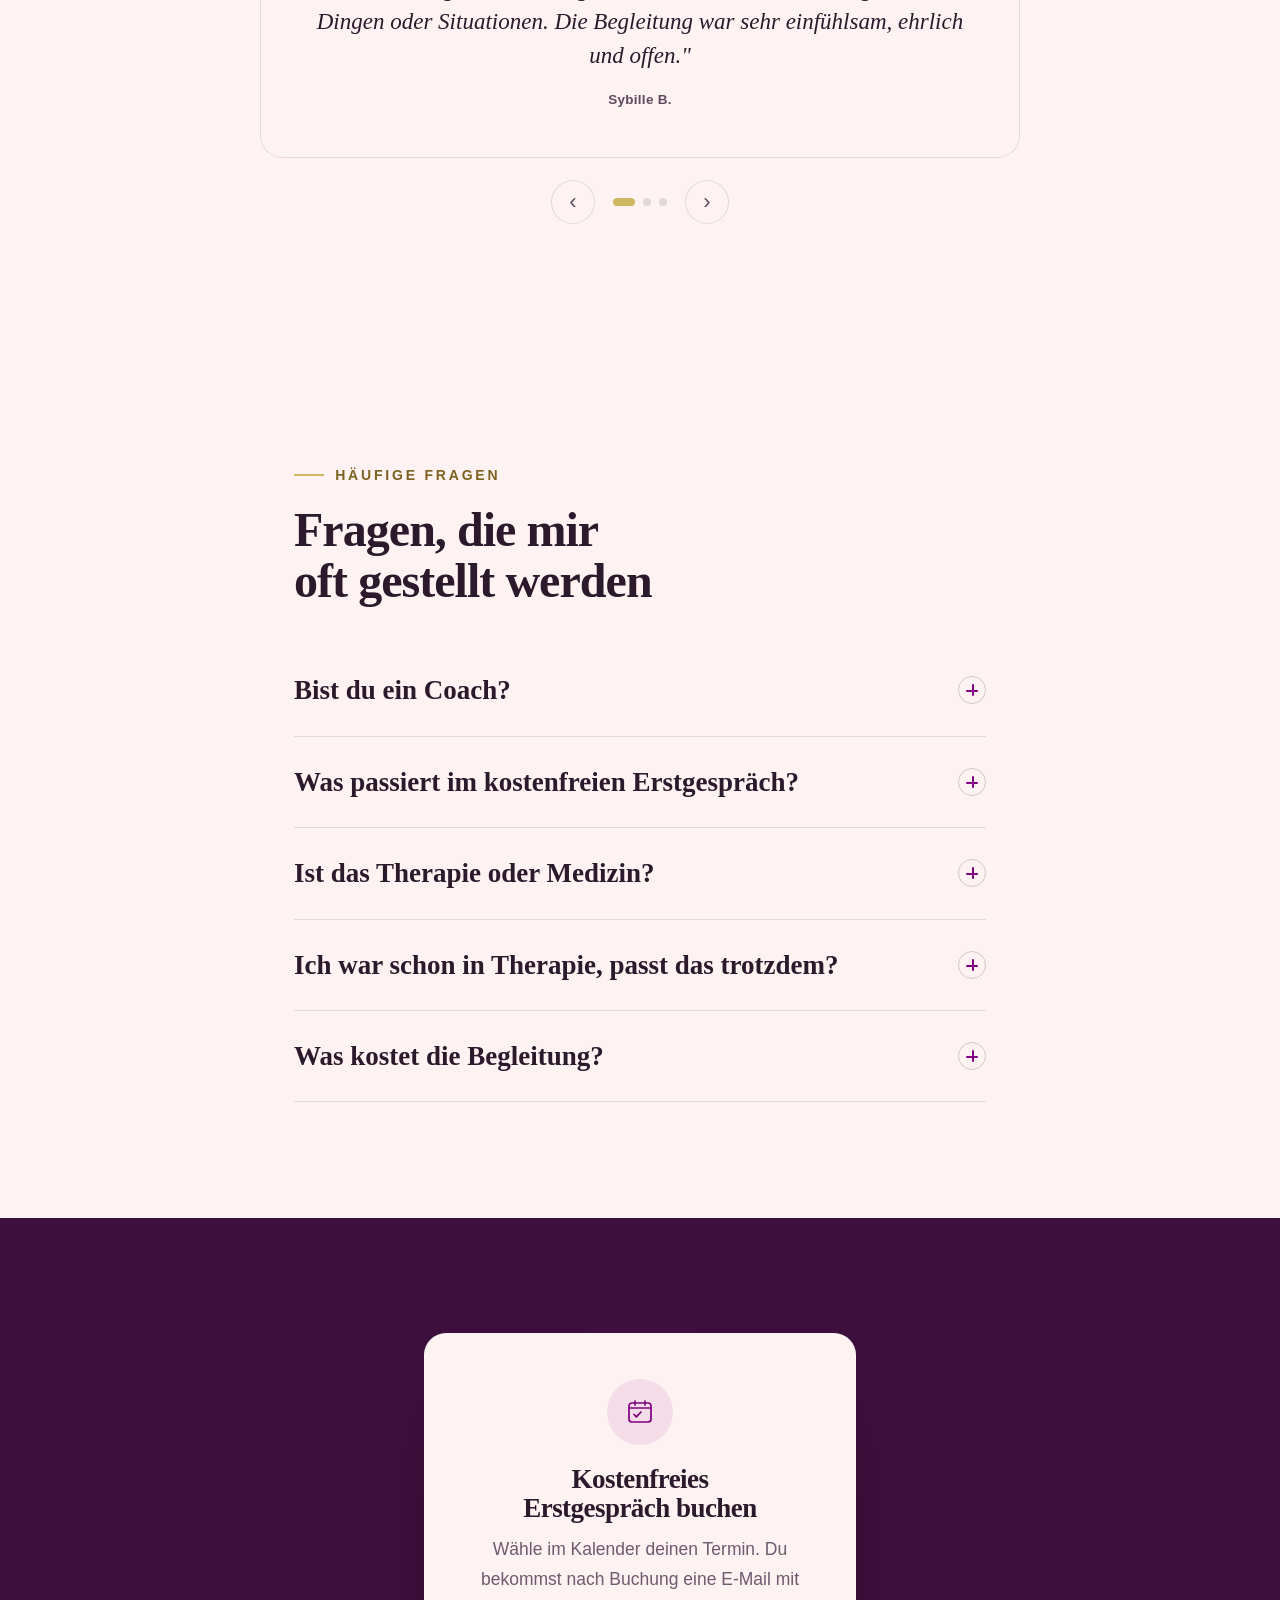
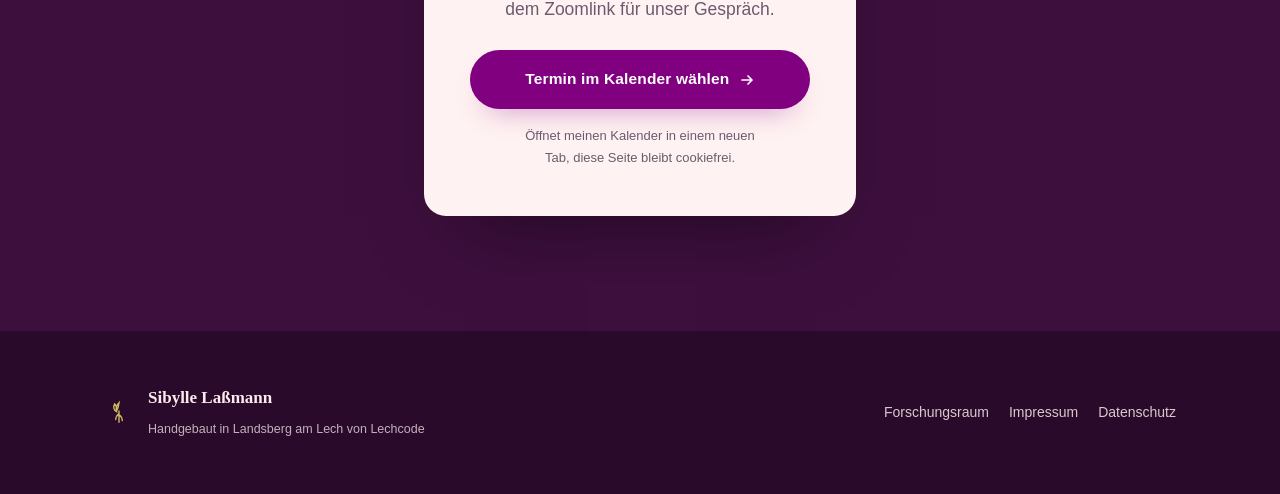
==== commit f91c3984: "Vorschau: 'Vielleicht kennst du das' — Fliesstext UND Kacheln (Kundenwunsch 28.07.) Michael: Kacheln" ====
--- a/seo-vorschau/index.html
+++ b/seo-vorschau/index.html
@@ -196,9 +196,6 @@
 
 /* MIRROR */
 .mirror .wrap{display:grid;grid-template-columns:.92fr 1.08fr;gap:clamp(32px,5vw,72px);align-items:center}
-.mirror.solo .wrap{display:block}
-.mirror-solo{max-width:760px;margin-inline:auto}
-.mirror-solo .lede+.lede{margin-top:.85em}
 .mirror-list{display:grid;gap:8px}
 .mirror-item{display:flex;gap:16px;align-items:flex-start;padding:18px 0;border-bottom:1px solid var(--line)}
 .mirror-item:last-child{border-bottom:0}
@@ -430,16 +427,30 @@
   </dl>
 </section>
 
-<section class="mirror sec solo" id="mirror">
-  <div class="wrap">
-    <!-- Abschnitt von Sibylle geschärft (Text 1:1 aus ihrer Vorgabe). Bewusst als ruhiger
-         Fließtext statt der 3 Icon-Kacheln — ihr verdichteter Wortlaut trägt die Sektion allein. -->
-    <div class="reveal mirror-solo">
+<section class="mirror sec" id="mirror">
+  <div class="wrap">
+    <!-- Abschnitt von Sibylle geschärft (Fließtext 1:1 aus ihrer Vorgabe) — links als zusammenhängender
+         Text, rechts die 3 Icon-Kacheln als visuelle Anker (Kundenwunsch 28.07.: Kacheln behalten). -->
+    <div class="reveal">
       <p class="eyebrow">Vielleicht kennst du das</p>
       <h2 style="font-size:var(--h2);margin-top:.3em">Du funktionierst, <em>und genau das kostet dich immer mehr Kraft.</em></h2>
       <p class="lede" style="margin-top:1.1em">Du hast schon viel probiert: <strong>Therapie, Coaching, Methoden, Gespräche.</strong> Manches hat geholfen, aber nicht bis zum Kern. Und trotzdem reagiert etwas in dir immer wieder gleich.</p>
       <p class="lede">Du spürst deine Grenze und sagst trotzdem Ja. Du hältst durch, ziehst dich zurück oder funktionierst weiter. Wenn du ehrlich bist, weißt du oft nicht mehr, <strong>was du wirklich brauchst.</strong></p>
       <p class="lede">Hier geht es nicht um noch eine Methode. Sondern darum, dort weiterzugehen, <strong>wo Verstehen allein nicht mehr reicht.</strong></p>
+    </div>
+    <div class="mirror-list reveal">
+      <div class="mirror-item">
+        <span class="dot"><svg width="16" height="16" viewBox="0 0 16 16" fill="none" aria-hidden="true"><path d="M2 4.1l1.3 1.3L5.5 3.2M2 8.2l1.3 1.3 2.2-2.2M2 12.3l1.3 1.3 2.2-2.2" stroke="#800080" stroke-width="1.3" stroke-linecap="round" stroke-linejoin="round"/><path d="M8.4 4.1h5.6M8.4 8.4h5.6M8.4 12.7h5.6" stroke="#800080" stroke-width="1.3" stroke-linecap="round"/></svg></span>
+        <p><b>Du hast schon viel probiert.</b> Therapie, Coaching, Methoden, Gespräche, manches hat geholfen, aber nicht bis zum Kern.</p>
+      </div>
+      <div class="mirror-item">
+        <span class="dot"><svg width="16" height="16" viewBox="0 0 16 16" fill="none" aria-hidden="true"><path d="M13.4 8a5.4 5.4 0 1 1-1.7-3.9" stroke="#800080" stroke-width="1.4" stroke-linecap="round"/><path d="M13.6 2.2v3h-3" stroke="#800080" stroke-width="1.4" stroke-linecap="round" stroke-linejoin="round"/></svg></span>
+        <p><b>Etwas reagiert immer wieder gleich.</b> Du verstehst viel, und trotzdem läuft in dir dieselbe Reaktion ab.</p>
+      </div>
+      <div class="mirror-item">
+        <span class="dot"><svg width="16" height="16" viewBox="0 0 16 16" fill="none" aria-hidden="true"><path d="M8 13.6S2.4 10.2 2.4 6.4a2.9 2.9 0 0 1 5.6-1.7 2.9 2.9 0 0 1 5.6 1.7c0 3.8-5.6 7.2-5.6 7.2Z" stroke="#800080" stroke-width="1.3" stroke-linejoin="round"/></svg></span>
+        <p><b>Du spürst dich kaum noch.</b> Du funktionierst, hältst durch oder ziehst dich zurück. Und weißt oft nicht, was du wirklich brauchst.</p>
+      </div>
     </div>
   </div>
 </section>
